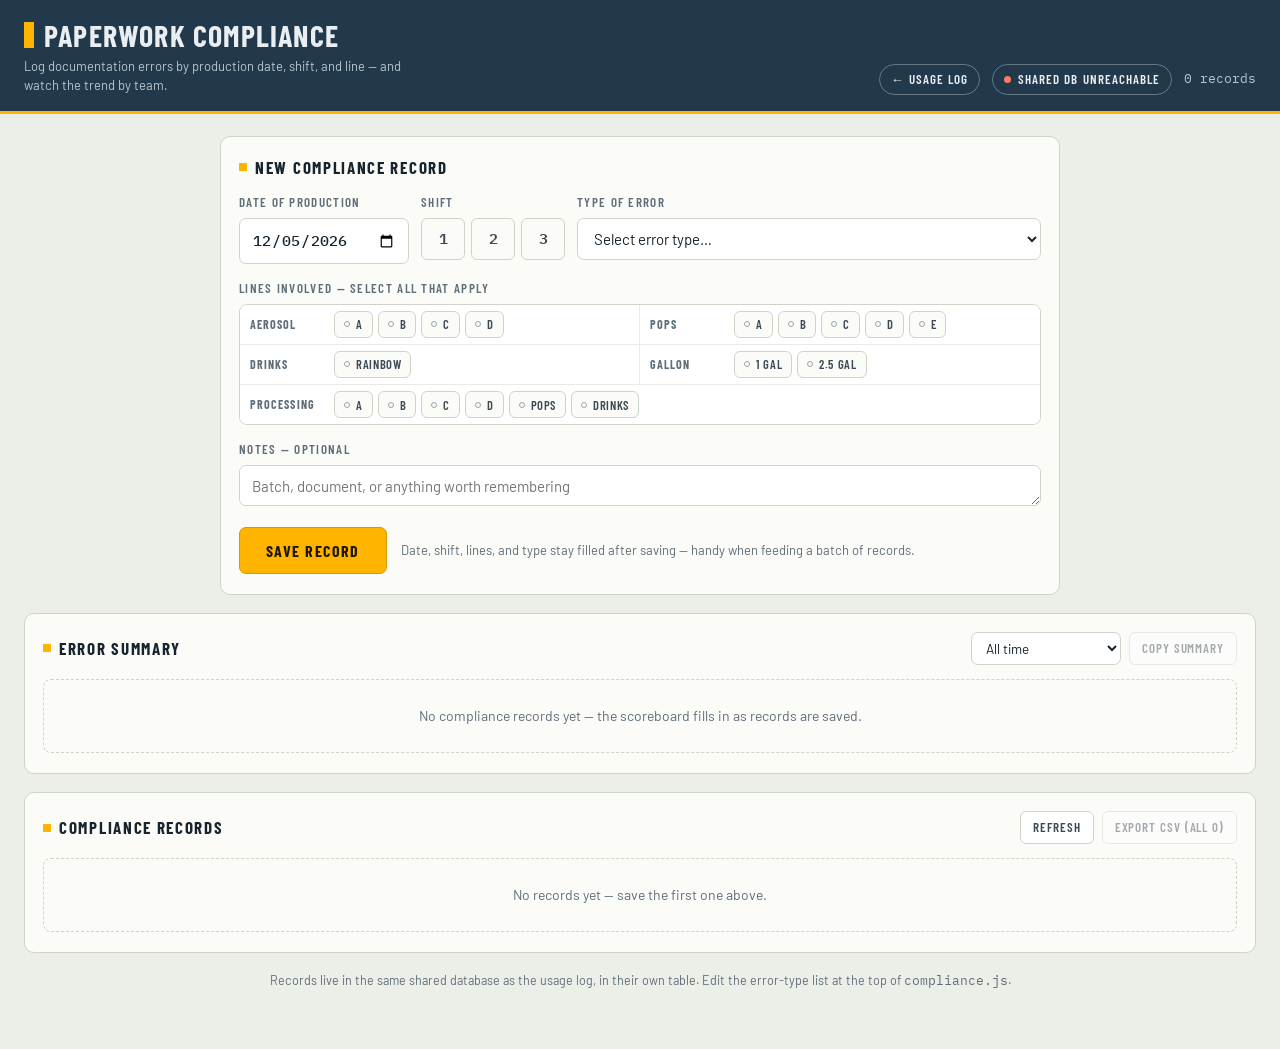
==== compliance.html @ 4ba1b0df "Add files via upload" ====
<!DOCTYPE html>
<html lang="en">
<head>
  <meta charset="UTF-8" />
  <meta name="viewport" content="width=device-width, initial-scale=1" />
  <title>Paperwork Compliance — Material Usage Log</title>
  <link rel="preconnect" href="https://fonts.googleapis.com" />
  <link rel="preconnect" href="https://fonts.gstatic.com" crossorigin />
  <link
    href="https://fonts.googleapis.com/css2?family=Barlow+Condensed:wght@600;700&family=Barlow:wght@400;500;600&family=IBM+Plex+Mono:wght@500;600&display=swap"
    rel="stylesheet"
  />
  <link rel="stylesheet" href="styles.css?v=20260801a" />
</head>
<body>
  <header class="head">
    <div class="head-inner">
      <div>
        <div class="brand">
          <span class="tick"></span>
          <h1>Paperwork Compliance</h1>
        </div>
        <p class="sub">Log documentation errors by production date, shift, and line — and watch the trend by team.</p>
      </div>
      <div class="head-right">
        <a class="pill pill-link" href="index.html">&larr; Usage log</a>
        <span class="pill pill-warn" id="statusPill"><span class="dot"></span><span id="statusText">Loading…</span></span>
        <span class="count" id="entryCount">0 records</span>
      </div>
    </div>
  </header>

  <main class="main">
    <!-- ================= new record ================= -->
    <section class="card">
      <div class="card-head">
        <h2 class="label"><span class="sq"></span>New compliance record</h2>
        <div class="card-head-actions">
          <button class="ghost hidden" id="clearBtn" type="button">Clear</button>
        </div>
      </div>

      <div class="quad quad-c">
        <div class="field">
          <label class="flabel" for="dateInput">Date of production</label>
          <input id="dateInput" class="input mono" type="date" />
        </div>
        <div class="field">
          <span class="flabel">Shift</span>
          <div class="shift-group" id="shiftGroup">
            <button type="button" class="chip shift" data-shift="1" aria-pressed="false">1</button>
            <button type="button" class="chip shift" data-shift="2" aria-pressed="false">2</button>
            <button type="button" class="chip shift" data-shift="3" aria-pressed="false">3</button>
          </div>
        </div>
        <div class="field f-grow2">
          <label class="flabel" for="typeSel">Type of error</label>
          <select id="typeSel" class="input"></select>
          <input id="typeOther" class="input hidden" placeholder="Describe the error type" autocomplete="off" />
        </div>
      </div>

      <div class="field">
        <span class="flabel">Lines involved — select all that apply</span>
        <div class="board" id="board"></div>
      </div>

      <div class="field">
        <label class="flabel" for="noteInput">Notes — optional</label>
        <textarea id="noteInput" class="input" rows="1" placeholder="Batch, document, or anything worth remembering"></textarea>
      </div>

      <div class="err hidden" id="errBox"></div>

      <div class="actions">
        <button class="save" id="saveBtn" type="button">Save record</button>
        <span class="sel-summary">Date, shift, lines, and type stay filled after saving — handy when feeding a batch of records.</span>
      </div>
    </section>
  </main>

  <div class="main wide">
    <!-- ================= scoreboard ================= -->
    <section class="card">
      <div class="card-head">
        <h2 class="label"><span class="sq"></span>Error summary</h2>
        <div class="card-head-actions">
          <select id="periodSel" class="input input-slim">
            <option value="all">All time</option>
            <option value="90">Last 90 days</option>
            <option value="30">Last 30 days</option>
          </select>
          <button class="ghost accent" id="copySummaryBtn" type="button" disabled>Copy summary</button>
        </div>
      </div>
      <div id="statsArea"></div>
    </section>

    <!-- ================= records ================= -->
    <section class="card">
      <div class="card-head">
        <h2 class="label"><span class="sq"></span>Compliance records</h2>
        <div class="card-head-actions">
          <button class="ghost hidden" id="refreshBtn" type="button">Refresh</button>
          <button class="ghost" id="exportBtn" type="button" disabled>Export CSV (all 0)</button>
        </div>
      </div>
      <div id="logArea"></div>
    </section>

    <p class="foot">
      Records live in the same shared database as the usage log, in their own table. Edit the error-type
      list at the top of <span class="mono">compliance.js</span>.
    </p>
  </div>

  <div class="modal-bg hidden" id="pwModal">
    <div class="modal">
      <h3 class="label"><span class="sq"></span>Export protected</h3>
      <p class="pw-note">Enter the export password to download the CSV.</p>
      <input type="password" id="pwInput" class="input" placeholder="Password" autocomplete="off" />
      <div class="pw-err hidden" id="pwErr">Wrong password — try again.</div>
      <div class="modal-actions">
        <button class="ghost" id="pwCancel" type="button">Cancel</button>
        <button class="save save-sm" id="pwOk" type="button">Export</button>
      </div>
    </div>
  </div>

  <div class="toast hidden" id="toast"></div>

  <script src="config.js?v=20260801a"></script>
  <script src="compliance.js?v=20260801a"></script>
</body>
</html>
---- styles.css ----
:root {
  --bg: #eceee8;
  --card: #fbfbf8;
  --ink: #17242e;
  --steel: #22384b;
  --steel-deep: #1a2b3a;
  --head-text: #e9eef3;
  --amber: #ffb400;
  --amber-soft: #fff3d6;
  --line: #cfd4c9;
  --muted: #5f6e79;
  --ok: #1e7f63;
  --danger: #b3341f;
}
* { box-sizing: border-box; margin: 0; }
body {
  min-height: 100vh;
  background: var(--bg);
  color: var(--ink);
  font-family: "Barlow", system-ui, sans-serif;
  font-size: 15px;
  line-height: 1.45;
}
.mono { font-family: "IBM Plex Mono", ui-monospace, monospace; }
button { font: inherit; cursor: pointer; background: none; border: none; color: inherit; }
:focus-visible { outline: 2px solid var(--amber); outline-offset: 2px; border-radius: 3px; }
.hidden { display: none !important; }

/* header */
.head { background: var(--steel); color: var(--head-text); border-bottom: 3px solid var(--amber); }
.head-inner {
  max-width: none; margin: 0 auto; padding: 20px 24px 16px;
  display: flex; justify-content: space-between; align-items: flex-end; gap: 16px; flex-wrap: wrap;
}
.brand { display: flex; align-items: center; gap: 10px; }
.tick { width: 10px; height: 26px; background: var(--amber); flex: none; }
h1 {
  font-family: "Barlow Condensed"; font-weight: 700; font-size: 30px;
  letter-spacing: 0.04em; text-transform: uppercase; line-height: 1;
}
.sub { margin-top: 7px; font-size: 13px; color: #b9c6d0; max-width: 56ch; }
.head-right { display: flex; align-items: center; gap: 12px; flex-wrap: wrap; }
.pill {
  display: inline-flex; align-items: center; gap: 7px;
  font-family: "Barlow Condensed"; font-weight: 600; font-size: 13px;
  letter-spacing: 0.08em; text-transform: uppercase;
  padding: 5px 11px; border: 1px solid rgba(233, 238, 243, 0.35); border-radius: 999px;
}
.pill .dot { width: 7px; height: 7px; border-radius: 50%; }
a.pill-link { text-decoration: none; color: var(--head-text); }
a.pill-link:hover { border-color: var(--amber); color: #fff; }
.pill-ok .dot { background: #4fd1a5; }
.pill-warn .dot { background: var(--amber); }
.pill-err .dot { background: #ff7a63; }
.count { font-family: "IBM Plex Mono"; font-size: 13px; color: #b9c6d0; }

/* layout */
.main {
  max-width: 880px; margin: 0 auto; padding: 22px 20px 0;
  display: flex; flex-direction: column; gap: 18px;
}
.main.wide { max-width: none; padding: 18px 24px 60px; }
.card { background: var(--card); border: 1px solid var(--line); border-radius: 10px; padding: 18px 18px 20px; }
.card-head {
  display: flex; justify-content: space-between; align-items: center;
  gap: 10px; flex-wrap: wrap; margin-bottom: 14px;
}
.card-head-actions { display: flex; gap: 8px; flex-wrap: wrap; }
.label {
  font-family: "Barlow Condensed"; font-weight: 700; font-size: 17px;
  letter-spacing: 0.1em; text-transform: uppercase;
  display: flex; align-items: center; gap: 8px;
}
.sq { width: 8px; height: 8px; background: var(--amber); flex: none; }

/* form */
.field { margin-bottom: 15px; }
.flabel {
  display: block; font-family: "Barlow Condensed"; font-weight: 600; font-size: 13px;
  letter-spacing: 0.1em; text-transform: uppercase; color: var(--muted); margin-bottom: 6px;
}
.input {
  width: 100%; padding: 10px 12px; border: 1.5px solid var(--line); border-radius: 7px;
  background: #fff; font: inherit; color: var(--ink); transition: border-color 0.12s;
}
.input:focus { border-color: var(--steel); outline: none; }
.input.mono { font-family: "IBM Plex Mono"; font-weight: 500; }
.quad { display: grid; grid-template-columns: 1fr 1fr 0.8fr 1.1fr auto; gap: 12px; }
.noterow { display: grid; grid-template-columns: 170px 1fr; gap: 12px; }
@media (max-width: 760px) { .noterow { grid-template-columns: 1fr; } }
.noterow .field { margin-bottom: 12px; }
textarea.input { resize: vertical; min-height: 41px; height: 41px; line-height: 1.35; }
@media (max-width: 760px) { .quad { grid-template-columns: 1fr 1fr; } }
.shift-group { display: flex; gap: 6px; }
#nameOther { margin-top: 6px; }
.chip.shift {
  justify-content: center; min-width: 44px; padding: 9px 0;
  font-family: "IBM Plex Mono"; font-size: 15px; letter-spacing: 0;
}

/* combobox */
.combo { position: relative; }
.drop {
  position: absolute; z-index: 30; top: calc(100% + 4px); left: 0; right: 0;
  background: #fff; border: 1.5px solid var(--steel); border-radius: 8px;
  max-height: 280px; overflow-y: auto; box-shadow: 0 10px 28px rgba(23, 36, 46, 0.18);
}
.opt {
  display: flex; gap: 12px; width: 100%; text-align: left; padding: 9px 12px;
  font-size: 14px; border-bottom: 1px solid #eef0ea; align-items: baseline;
}
.opt:last-child { border-bottom: none; }
.opt.hi, .opt:hover { background: var(--amber-soft); }
.opt-code { font-weight: 600; flex: none; min-width: 72px; }
.opt-desc { color: #33424d; }
.more { padding: 8px 12px; font-size: 12.5px; color: var(--muted); background: #f4f5f0; }
.picked {
  display: flex; gap: 12px; align-items: baseline; margin-top: 8px; padding: 9px 12px;
  background: var(--amber-soft); border: 1px solid #efd79a; border-radius: 7px;
}
.picked-code { font-weight: 600; font-size: 15px; }
.picked-desc { font-size: 14px; }

/* line board — compact */
.board { border: 1.5px solid var(--line); border-radius: 8px; overflow: hidden; }
.board-row { display: flex; align-items: center; gap: 10px; padding: 6px 10px; background: #fff; }
.board-row + .board-row { border-top: 1px solid #e9ebe4; }
.gname {
  font-family: "Barlow Condensed"; font-weight: 700; font-size: 12px;
  letter-spacing: 0.09em; text-transform: uppercase; color: var(--muted); flex: none; width: 74px;
}
.chips { display: flex; gap: 5px; flex-wrap: wrap; }
.chip {
  display: inline-flex; align-items: center; gap: 6px; padding: 3.5px 9px;
  border: 1.5px solid var(--line); border-radius: 6px; background: #fbfbf8;
  font-family: "Barlow Condensed"; font-weight: 600; font-size: 12.5px;
  letter-spacing: 0.05em; text-transform: uppercase; color: #3b4a55; transition: all 0.12s;
}
.chip .lamp { width: 6px; height: 6px; border-radius: 50%; border: 1.5px solid #9aa6ae; background: transparent; }
.chip:hover { border-color: var(--steel); }
.chip.on { background: var(--amber); border-color: #d89a00; color: #201600; }
.chip.on .lamp { background: #201600; border-color: #201600; }
@media (min-width: 700px) {
  .board { display: grid; grid-template-columns: 1fr 1fr; }
  .board-row + .board-row { border-top: 0; }
  .board-row:nth-child(n + 3) { border-top: 1px solid #e9ebe4; }
  .board-row:nth-child(odd):not(.full) { border-right: 1px solid #e9ebe4; }
  .board-row.full { grid-column: 1 / -1; }
}
@media (max-width: 560px) {
  .board-row { flex-direction: column; align-items: flex-start; gap: 5px; }
  .gname { width: auto; }
}

/* actions */
.actions { display: flex; align-items: center; gap: 14px; flex-wrap: wrap; }
.save {
  background: var(--amber); color: #201600; border: 1.5px solid #d89a00; border-radius: 7px;
  padding: 11px 26px; font-family: "Barlow Condensed"; font-weight: 700; font-size: 16px;
  letter-spacing: 0.09em; text-transform: uppercase; transition: transform 0.12s, box-shadow 0.12s;
}
.save:hover:not(:disabled) { box-shadow: 0 3px 10px rgba(216, 154, 0, 0.4); }
.save:disabled { opacity: 0.6; cursor: default; }
.sel-summary { font-size: 13px; color: var(--muted); }
.ghost {
  border: 1.5px solid var(--line); border-radius: 6px; padding: 6px 12px; background: #fff;
  font-family: "Barlow Condensed"; font-weight: 600; font-size: 13px;
  letter-spacing: 0.07em; text-transform: uppercase; color: #3b4a55; transition: border-color 0.12s;
}
.ghost:hover:not(:disabled) { border-color: var(--steel); }
.ghost:disabled { opacity: 0.45; cursor: default; }
.ghost.sm { padding: 4px 9px; font-size: 12px; }
.ghost.danger { border-color: var(--danger); color: var(--danger); background: #fbefec; }
.err {
  background: #fbefec; border: 1px solid #e3b7ac; color: var(--danger);
  border-radius: 7px; padding: 9px 12px; font-size: 14px; margin-bottom: 13px;
}
.example-note {
  background: var(--amber-soft); border: 1px dashed #d89a00; border-radius: 7px;
  padding: 10px 13px; font-size: 14px; margin-bottom: 15px;
}

/* log */
.filters { display: grid; grid-template-columns: 1fr 150px 165px 150px 200px; gap: 10px; margin-bottom: 14px; }
@media (max-width: 980px) {
  .filters { grid-template-columns: 1fr 1fr; }
  .filters #searchInput { grid-column: 1 / -1; }
}
@media (max-width: 560px) { .filters { grid-template-columns: 1fr; } }
/* usage log table */
.tbl-wrap { overflow-x: auto; border: 1px solid var(--line); border-radius: 8px; background: #fff; }
.tbl { width: 100%; border-collapse: collapse; font-size: 13px; min-width: 900px; }
.tbl th {
  font-family: "Barlow Condensed"; font-weight: 700; font-size: 12px;
  letter-spacing: 0.07em; text-transform: uppercase; color: var(--muted);
  text-align: left; padding: 8px 10px; background: #f4f5f0;
  border-bottom: 1.5px solid var(--line); white-space: nowrap;
}
.tbl th.c-qty { text-align: right; }
.tbl td { padding: 7px 10px; border-bottom: 1px solid #eceee7; vertical-align: top; }
.tbl tr:last-child td { border-bottom: none; }
.tbl tr.is-done > td { background: #f1f7f3; text-decoration: line-through; color: #7d8a93; }
.tbl tr.is-done > td.c-sel, .tbl tr.is-done > td.c-r, .tbl tr.is-done > td.c-act { text-decoration: none; }
.tbl tr.grp > td {
  background: #e9ece3; border-top: 2px solid var(--line);
  font-family: "Barlow Condensed"; font-weight: 700; font-size: 13px;
  letter-spacing: 0.08em; text-transform: uppercase; color: #3b4a55; cursor: pointer;
}
.tbl tbody tr { display: table-row; cursor: pointer; }
.tbl tr.is-sel > td { background: var(--amber-soft); }
.c-sel { width: 30px; }
.c-sel input { width: 15px; height: 15px; accent-color: var(--steel); cursor: pointer; vertical-align: middle; }
.c-r { width: 34px; }
.c-date { white-space: nowrap; }
.c-code, .c-lot { font-family: "IBM Plex Mono"; font-weight: 500; white-space: nowrap; }
.c-qty { font-family: "IBM Plex Mono"; font-weight: 600; text-align: right; white-space: nowrap; }
.c-desc { min-width: 170px; }
.c-line { min-width: 130px; }
.c-note { min-width: 150px; font-size: 12.5px; color: #4a5a65; }
.note-ta {
  width: 100%; min-height: 46px; padding: 5px 7px; font: inherit; font-size: 12.5px;
  border: 1.5px solid var(--steel); border-radius: 6px; resize: vertical; background: #fff;
}
.note-edit-actions { display: flex; gap: 5px; margin-top: 4px; }
.c-act { white-space: nowrap; text-align: right; }
.c-act .ghost.sm { margin-left: 5px; }
.rect {
  width: 20px; height: 20px; flex: none; padding: 0;
  border: 1.5px solid var(--line); border-radius: 50%; background: #fff;
  display: inline-flex; align-items: center; justify-content: center;
  font-size: 13px; line-height: 1; color: transparent; transition: all 0.12s;
}
.rect:hover { border-color: var(--ok); }
.rect.on { background: var(--ok); border-color: var(--ok); color: #fff; }
.row-actions { display: flex; gap: 6px; }
.empty {
  border: 1.5px dashed var(--line); border-radius: 8px; padding: 26px 18px;
  text-align: center; color: var(--muted); font-size: 14px;
}
.foot { font-size: 12.5px; color: var(--muted); text-align: center; }

/* compliance scoreboard */
.quad-c { grid-template-columns: 170px auto 1fr; }
@media (max-width: 760px) { .quad-c { grid-template-columns: 1fr 1fr; } }
.f-grow2 select + input { margin-top: 6px; }
.input-slim { width: 150px; padding: 6px 10px; font-size: 13.5px; }
.stat-block { margin-bottom: 16px; }
.stat-h {
  font-family: "Barlow Condensed"; font-weight: 700; font-size: 13px;
  letter-spacing: 0.09em; text-transform: uppercase; color: var(--muted); margin-bottom: 7px;
}
.stat-row { display: flex; flex-wrap: wrap; gap: 8px; }
.stat {
  display: flex; align-items: baseline; gap: 10px;
  border: 1px solid var(--line); background: #fff; border-radius: 8px; padding: 7px 12px;
}
.stat-k { font-size: 13px; color: #3b4a55; }
.stat b { font-family: "IBM Plex Mono"; font-size: 16px; }
.stat-total { background: var(--amber-soft); border-color: #efd79a; }
.tbl.mx { min-width: 560px; }
.mx-n { text-align: right; font-family: "IBM Plex Mono"; white-space: nowrap; }
th.mx-n { text-align: right; }
.mx-t { font-weight: 600; }
.mx-bar { width: 34%; }
.mx-bar span { display: block; height: 10px; background: var(--amber); border-radius: 3px; min-width: 2px; }

/* export password modal */
.modal-bg {
  position: fixed; inset: 0; background: rgba(23, 36, 46, 0.45);
  display: flex; align-items: center; justify-content: center; z-index: 60; padding: 20px;
}
.modal {
  background: var(--card); border: 1px solid var(--line); border-radius: 10px;
  padding: 18px; width: 100%; max-width: 380px;
}
.pw-note { font-size: 13.5px; color: var(--muted); margin: 8px 0 10px; }
.pw-err { margin-top: 8px; font-size: 13px; color: var(--danger); }
.modal-actions { display: flex; gap: 8px; justify-content: flex-end; margin-top: 12px; }
.save-sm { padding: 8px 18px; font-size: 14px; }

/* toast */
.toast {
  position: fixed; bottom: 22px; left: 50%; transform: translateX(-50%);
  background: var(--steel-deep); color: var(--head-text); padding: 10px 20px;
  border-radius: 8px; font-size: 14px; box-shadow: 0 8px 24px rgba(23, 36, 46, 0.35); z-index: 50;
}

@media (prefers-reduced-motion: reduce) { * { transition: none !important; } }
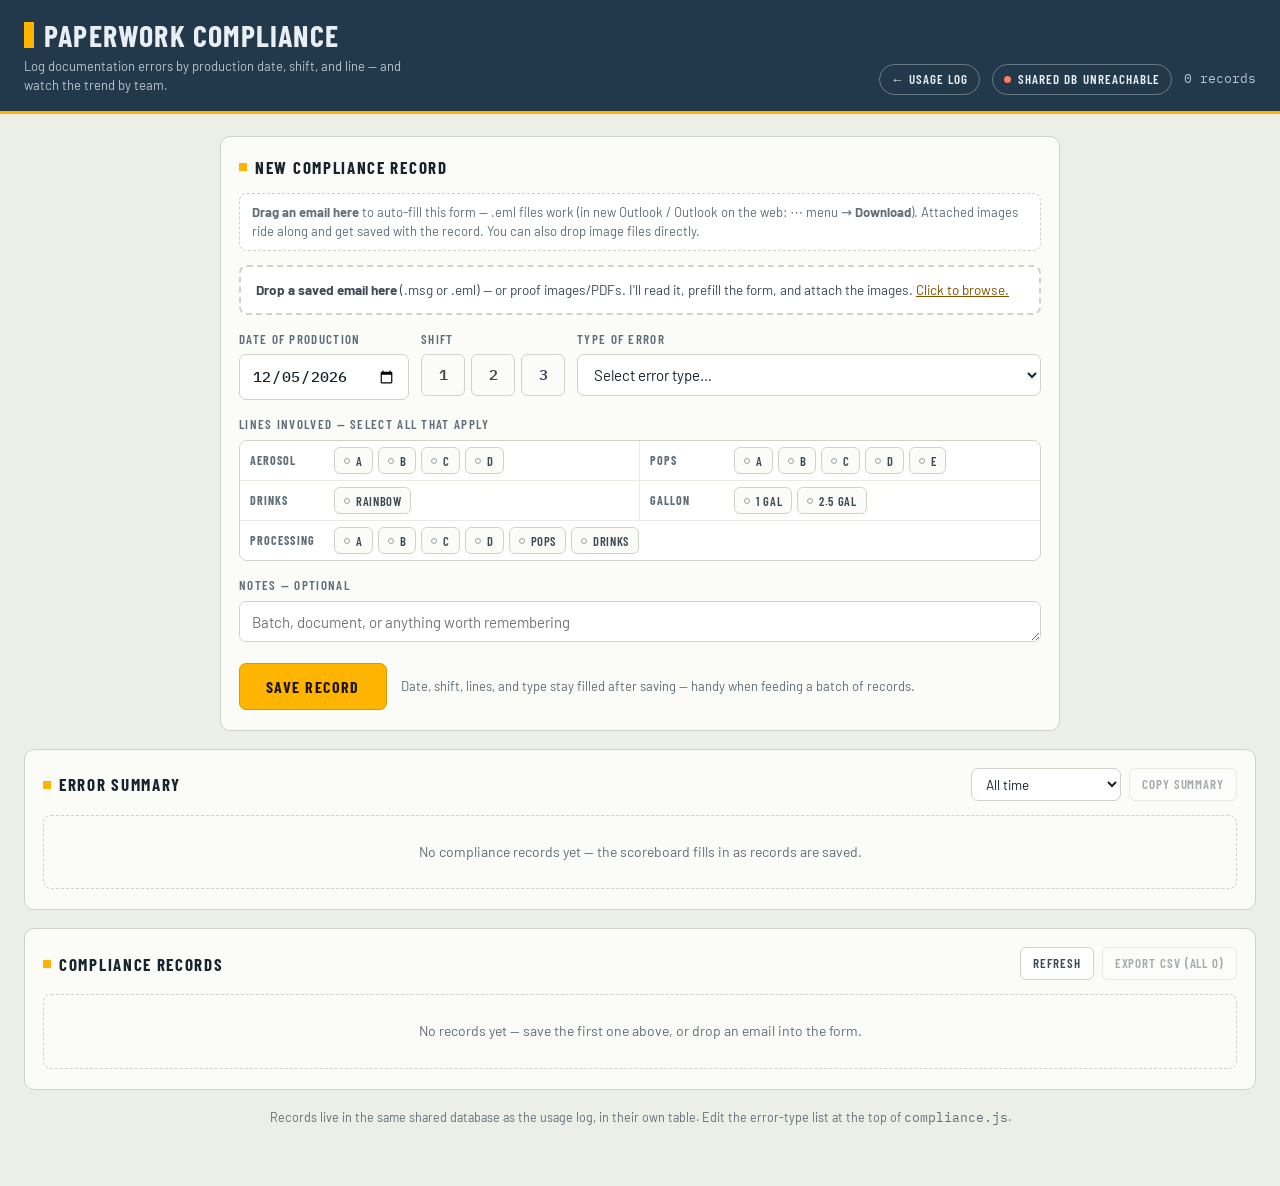
==== commit 22f4c9a7: "Add files via upload" ====
--- a/compliance.html
+++ b/compliance.html
@@ -10,7 +10,7 @@
     href="https://fonts.googleapis.com/css2?family=Barlow+Condensed:wght@600;700&family=Barlow:wght@400;500;600&family=IBM+Plex+Mono:wght@500;600&display=swap"
     rel="stylesheet"
   />
-  <link rel="stylesheet" href="styles.css?v=20260801a" />
+  <link rel="stylesheet" href="styles.css?v=20260815a" />
 </head>
 <body>
   <header class="head">
@@ -32,13 +32,32 @@
 
   <main class="main">
     <!-- ================= new record ================= -->
-    <section class="card">
+    <section class="card" id="dropCard">
       <div class="card-head">
         <h2 class="label"><span class="sq"></span>New compliance record</h2>
         <div class="card-head-actions">
           <button class="ghost hidden" id="clearBtn" type="button">Clear</button>
         </div>
       </div>
+
+      <div class="drop-hint" id="dropHint">
+        <b>Drag an email here</b> to auto-fill this form &mdash; .eml files work (in new Outlook / Outlook on the web:
+        &#8943; menu &rarr; <b>Download</b>). Attached images ride along and get saved with the record.
+        You can also drop image files directly.
+      </div>
+
+      <div class="staged hidden" id="stagedBox">
+        <span id="stagedText"></span>
+        <button class="ghost sm" id="stagedClear" type="button">Remove</button>
+      </div>
+
+      <div class="dropzone" id="dropZone" tabindex="0">
+        <strong>Drop a saved email here</strong> (.msg or .eml) — or proof images/PDFs.
+        I'll read it, prefill the form, and attach the images. <span class="dz-browse">Click to browse.</span>
+        <input type="file" id="fileInput" class="hidden" multiple
+          accept=".msg,.eml,image/*,application/pdf" />
+      </div>
+      <div class="staged hidden" id="stagedArea"></div>
 
       <div class="quad quad-c">
         <div class="field">
@@ -114,6 +133,18 @@
     </p>
   </div>
 
+  
+
+  <div class="modal-bg hidden" id="detailModal">
+    <div class="modal modal-wide">
+      <div class="card-head">
+        <h3 class="label"><span class="sq"></span>Record details</h3>
+        <button class="ghost sm" id="detailClose" type="button">Close</button>
+      </div>
+      <div id="detailBody"></div>
+    </div>
+  </div>
+
   <div class="modal-bg hidden" id="pwModal">
     <div class="modal">
       <h3 class="label"><span class="sq"></span>Export protected</h3>
@@ -129,7 +160,8 @@
 
   <div class="toast hidden" id="toast"></div>
 
-  <script src="config.js?v=20260801a"></script>
-  <script src="compliance.js?v=20260801a"></script>
+  <script src="config.js?v=20260815a"></script>
+  <script src="msgcfb.js?v=20260815a"></script>
+  <script src="compliance.js?v=20260815a"></script>
 </body>
 </html>
--- a/styles.css
+++ b/styles.css
@@ -264,6 +264,42 @@
 .mx-bar { width: 34%; }
 .mx-bar span { display: block; height: 10px; background: var(--amber); border-radius: 3px; min-width: 2px; }
 
+/* email drop + record details */
+.drop-hint {
+  border: 1.5px dashed var(--line); border-radius: 8px; background: #fff;
+  padding: 9px 12px; font-size: 13px; color: var(--muted); margin-bottom: 14px;
+}
+#dropCard.dragging { outline: 2px dashed var(--amber); outline-offset: 4px; }
+#dropCard.dragging .drop-hint { border-color: var(--amber); background: var(--amber-soft); color: #5a4300; }
+.staged {
+  display: flex; align-items: center; gap: 10px; margin-bottom: 14px;
+  background: var(--amber-soft); border: 1px solid #efd79a; border-radius: 7px;
+  padding: 8px 12px; font-size: 13px;
+}
+.staged span { flex: 1; }
+.modal-lg { max-width: 720px; max-height: 84vh; overflow-y: auto; }
+.d-grid { display: flex; flex-wrap: wrap; gap: 8px 22px; margin: 10px 0 4px; font-size: 14px; }
+.d-k {
+  display: block; color: var(--muted); font-family: "Barlow Condensed";
+  font-weight: 600; font-size: 11px; letter-spacing: 0.09em; text-transform: uppercase;
+}
+.d-grid b { font-family: "IBM Plex Mono"; font-weight: 600; }
+.detail-pre {
+  white-space: pre-wrap; background: #f7f8f4; border: 1px solid var(--line);
+  border-radius: 7px; padding: 10px 12px; font: 13px/1.5 "Barlow", sans-serif;
+  max-height: 260px; overflow: auto; margin: 10px 0;
+}
+.thumbs { display: flex; flex-wrap: wrap; gap: 8px; margin-top: 8px; }
+.thumbs img {
+  width: 120px; height: 120px; object-fit: cover; background: #fff;
+  border: 1px solid var(--line); border-radius: 7px;
+}
+.att-file {
+  display: inline-block; border: 1px solid var(--line); border-radius: 6px;
+  padding: 5px 10px; font-size: 13px; text-decoration: none; color: #22384b; background: #fff;
+}
+.c-att { white-space: nowrap; }
+
 /* export password modal */
 .modal-bg {
   position: fixed; inset: 0; background: rgba(23, 36, 46, 0.45);
@@ -286,3 +322,37 @@
 }
 
 @media (prefers-reduced-motion: reduce) { * { transition: none !important; } }
+
+/* email intake + record details */
+.dropzone {
+  border: 2px dashed var(--line); border-radius: 8px; background: #fff;
+  padding: 13px 15px; font-size: 13.5px; color: #3b4a55; cursor: pointer;
+  margin-bottom: 15px; transition: border-color 0.12s, background 0.12s;
+}
+.dropzone.drag { border-color: var(--amber); background: var(--amber-soft); }
+.dz-browse { color: #7a5400; text-decoration: underline; }
+.staged { display: flex; flex-wrap: wrap; gap: 7px; margin: -6px 0 15px; }
+.sfile {
+  display: inline-flex; align-items: center; gap: 7px; max-width: 260px;
+  border: 1px solid var(--line); background: #fbfbf8; border-radius: 6px;
+  padding: 4px 8px; font-size: 12.5px;
+}
+.sfile img { width: 26px; height: 26px; object-fit: cover; border-radius: 4px; }
+.sfile .sname { overflow: hidden; text-overflow: ellipsis; white-space: nowrap; }
+.sfile .sx { border: none; background: none; cursor: pointer; color: var(--danger); font-size: 14px; padding: 0 2px; }
+.badge-clip {
+  font-family: "IBM Plex Mono"; font-size: 11px; color: #7a5400;
+  background: var(--amber-soft); border: 1px solid #efd79a; border-radius: 4px;
+  padding: 1px 5px; margin-left: 6px; white-space: nowrap;
+}
+.modal-wide { max-width: 680px; }
+.dm-grid { display: grid; grid-template-columns: 130px 1fr; gap: 5px 12px; font-size: 14px; margin-bottom: 12px; }
+.dm-k { color: var(--muted); font-family: "Barlow Condensed"; font-weight: 600; font-size: 12px; letter-spacing: 0.08em; text-transform: uppercase; }
+.dm-body {
+  white-space: pre-wrap; background: #f7f8f4; border: 1px solid var(--line); border-radius: 7px;
+  padding: 10px 12px; font-size: 13px; max-height: 220px; overflow-y: auto; margin-bottom: 12px;
+}
+.dm-imgs { display: flex; flex-wrap: wrap; gap: 8px; margin-bottom: 8px; }
+.dm-imgs a { display: block; }
+.dm-imgs img { width: 110px; height: 110px; object-fit: cover; border-radius: 7px; border: 1px solid var(--line); }
+.dm-files { display: flex; flex-direction: column; gap: 4px; font-size: 13.5px; }
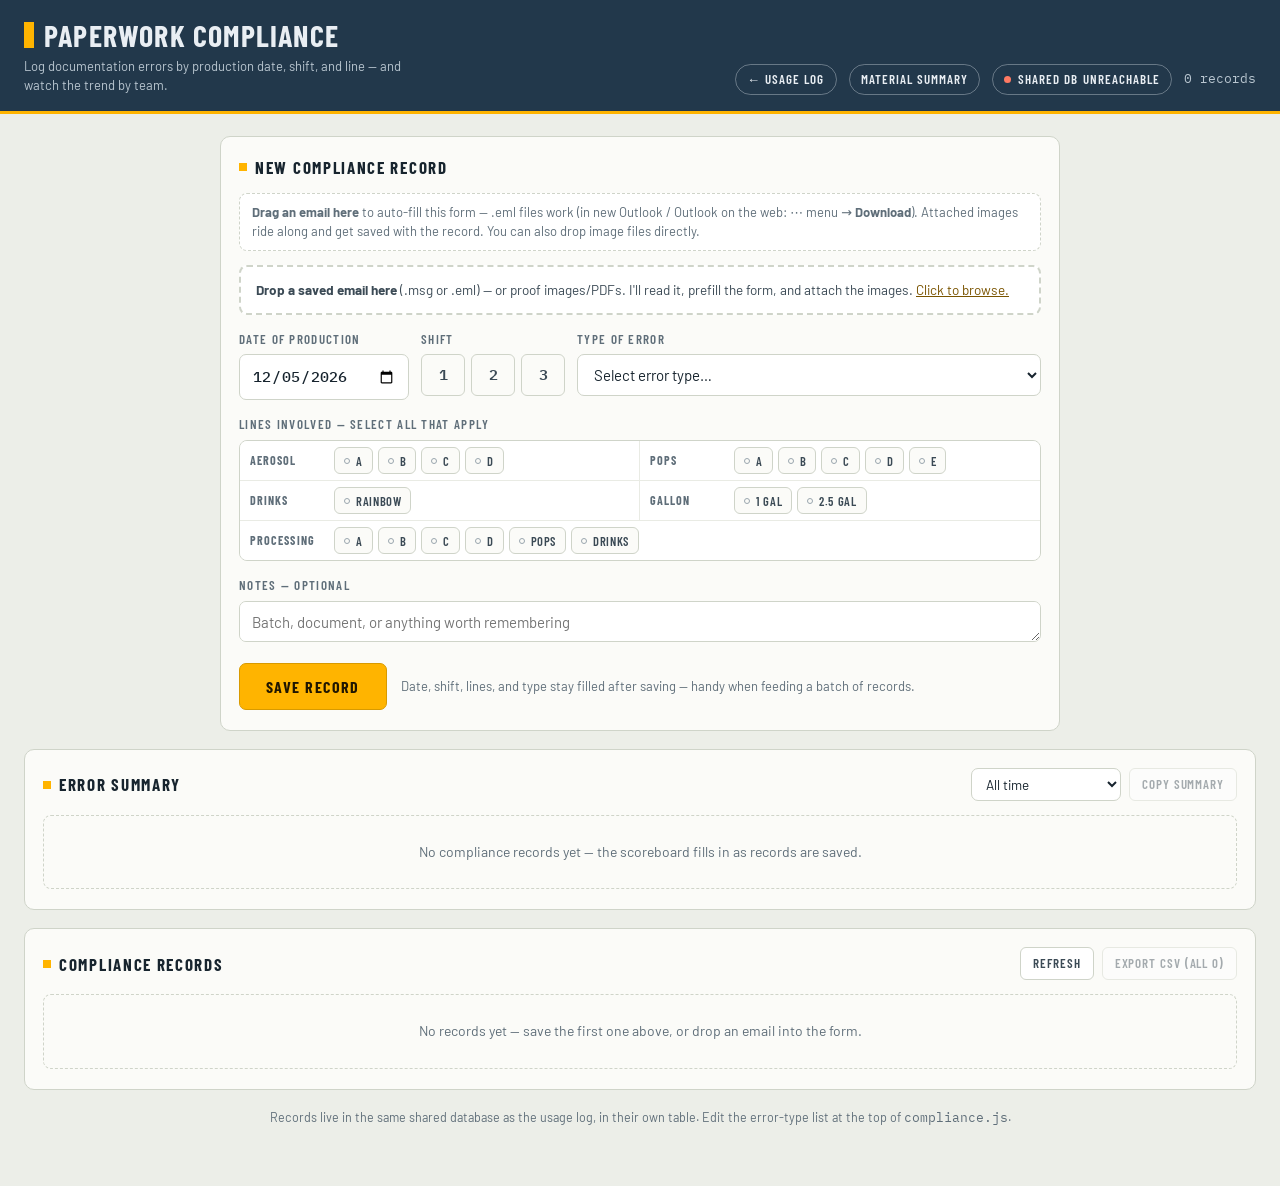
==== commit 99005915: "Add files via upload" ====
--- a/compliance.html
+++ b/compliance.html
@@ -10,7 +10,7 @@
     href="https://fonts.googleapis.com/css2?family=Barlow+Condensed:wght@600;700&family=Barlow:wght@400;500;600&family=IBM+Plex+Mono:wght@500;600&display=swap"
     rel="stylesheet"
   />
-  <link rel="stylesheet" href="styles.css?v=20260815a" />
+  <link rel="stylesheet" href="styles.css?v=20260817a" />
 </head>
 <body>
   <header class="head">
@@ -24,6 +24,7 @@
       </div>
       <div class="head-right">
         <a class="pill pill-link" href="index.html">&larr; Usage log</a>
+        <a class="pill pill-link" href="summary.html">Material summary</a>
         <span class="pill pill-warn" id="statusPill"><span class="dot"></span><span id="statusText">Loading…</span></span>
         <span class="count" id="entryCount">0 records</span>
       </div>
@@ -160,8 +161,8 @@
 
   <div class="toast hidden" id="toast"></div>
 
-  <script src="config.js?v=20260815a"></script>
-  <script src="msgcfb.js?v=20260815a"></script>
-  <script src="compliance.js?v=20260815a"></script>
+  <script src="config.js?v=20260817a"></script>
+  <script src="msgcfb.js?v=20260817a"></script>
+  <script src="compliance.js?v=20260817a"></script>
 </body>
 </html>
--- a/styles.css
+++ b/styles.css
@@ -239,6 +239,11 @@
 }
 .foot { font-size: 12.5px; color: var(--muted); text-align: center; }
 
+/* summary page */
+.gate-row { display: flex; gap: 8px; align-items: center; margin-top: 10px; max-width: 420px; }
+.gate-row .input { flex: 1; }
+.stat-pct { font-family: "IBM Plex Mono"; font-size: 11.5px; color: var(--muted); }
+
 /* compliance scoreboard */
 .quad-c { grid-template-columns: 170px auto 1fr; }
 @media (max-width: 760px) { .quad-c { grid-template-columns: 1fr 1fr; } }
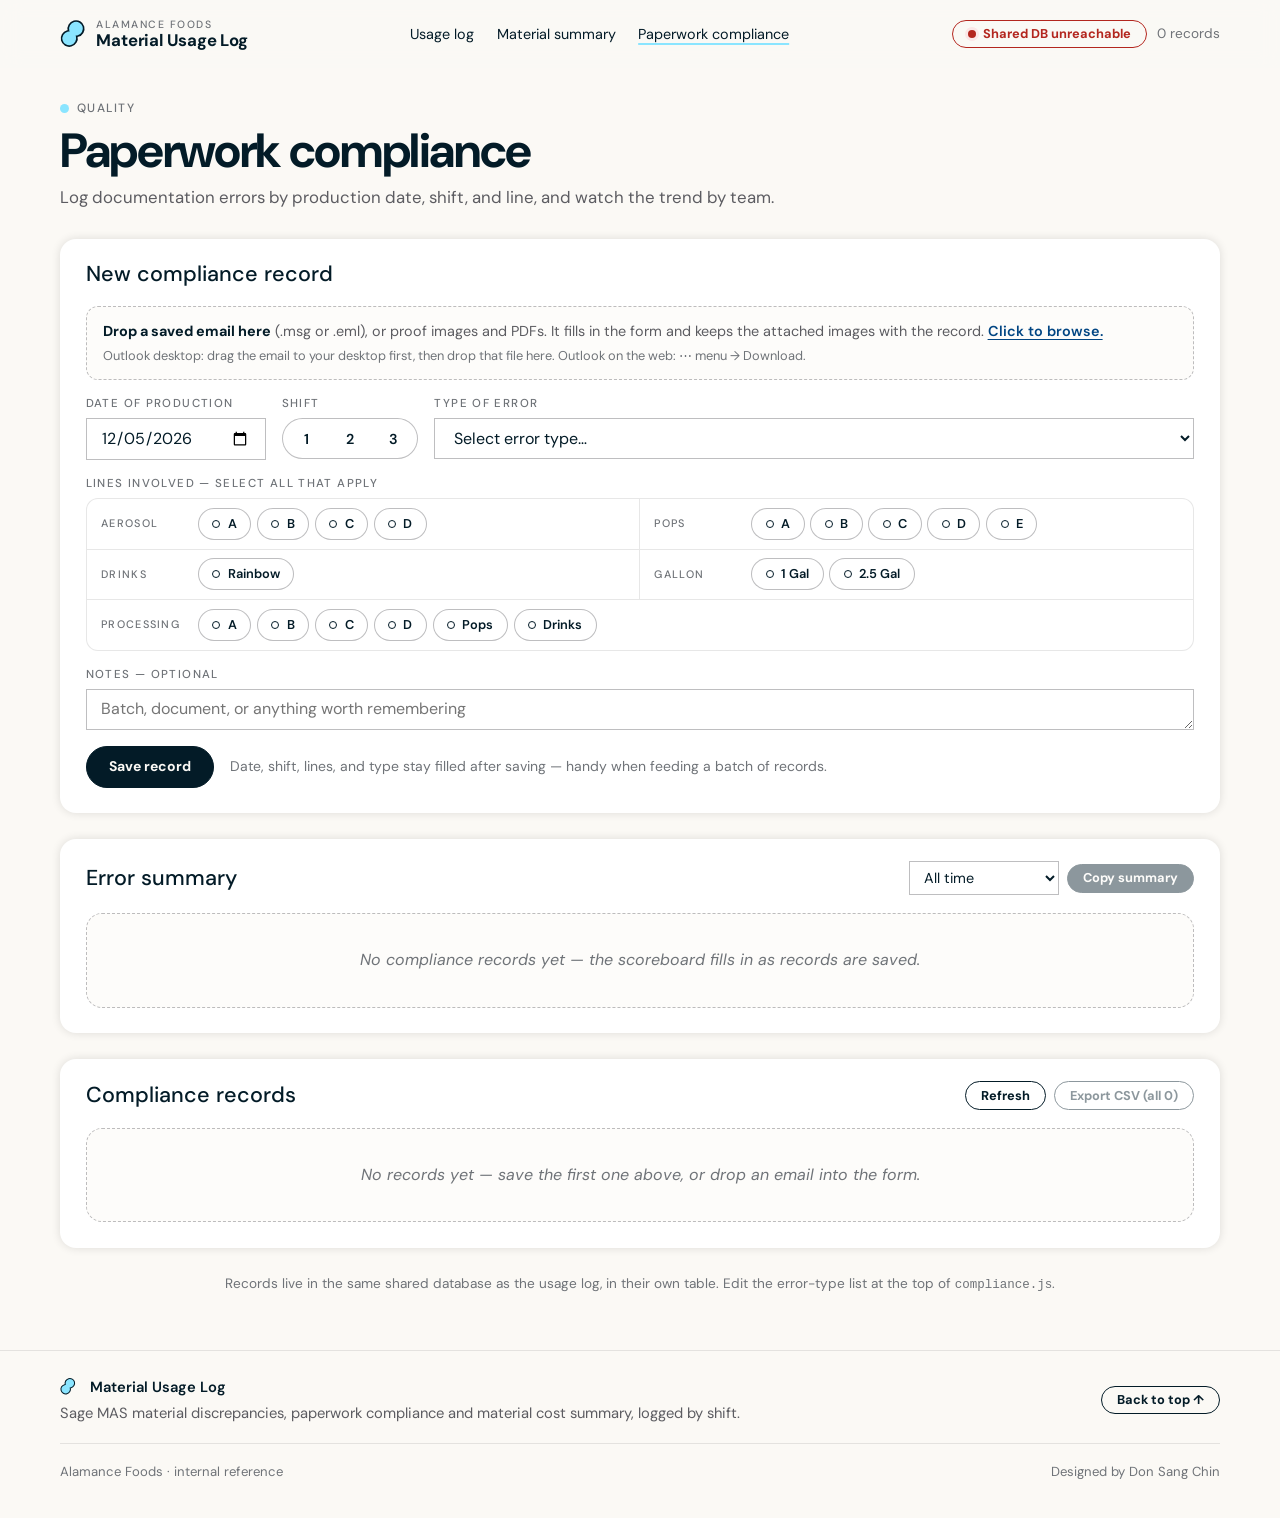
==== commit 3ed0ab6f: "Restyle all three pages to match the Gas Blend Scrap Factor Report Same design system as the gas rep" ====
--- a/compliance.html
+++ b/compliance.html
@@ -6,30 +6,38 @@
   <title>Paperwork Compliance — Material Usage Log</title>
   <link rel="preconnect" href="https://fonts.googleapis.com" />
   <link rel="preconnect" href="https://fonts.gstatic.com" crossorigin />
-  <link
-    href="https://fonts.googleapis.com/css2?family=Barlow+Condensed:wght@600;700&family=Barlow:wght@400;500;600&family=IBM+Plex+Mono:wght@500;600&display=swap"
-    rel="stylesheet"
-  />
-  <link rel="stylesheet" href="styles.css?v=20260817a" />
+  <link href="https://fonts.googleapis.com/css2?family=DM+Sans:ital,opsz,wght@0,9..40,400;0,9..40,500;0,9..40,700&display=swap" rel="stylesheet" />
+  <link rel="stylesheet" href="styles.css?v=20261029a" />
 </head>
-<body>
-  <header class="head">
-    <div class="head-inner">
-      <div>
-        <div class="brand">
-          <span class="tick"></span>
-          <h1>Paperwork Compliance</h1>
-        </div>
-        <p class="sub">Log documentation errors by production date, shift, and line — and watch the trend by team.</p>
-      </div>
-      <div class="head-right">
-        <a class="pill pill-link" href="index.html">&larr; Usage log</a>
-        <a class="pill pill-link" href="summary.html">Material summary</a>
+<body id="top">
+<svg class="defs-host" aria-hidden="true" focusable="false"><defs><symbol id="mark" viewBox="-1 -1 17 19"><path d="M14.33 3.697c.715 2.667-.89 5.415-3.586 6.137a5 5 0 0 1-.833.15l.019.068c.715 2.667-.89 5.415-3.586 6.137-2.695.723-5.46-.854-6.174-3.521C-.545 10 1.06 7.252 3.756 6.53q.418-.111.834-.15l-.02-.068C3.856 3.645 5.46.897 8.156.175s5.46.855 6.175 3.522"/></symbol></defs></svg>
+
+  <header class="site-header">
+    <div class="hcont">
+      <a class="brand" href="index.html" aria-label="Material Usage Log, home">
+        <svg class="brand-mark" aria-hidden="true"><use href="#mark"/></svg>
+        <span class="brand-text"><span class="brand-eyebrow">Alamance Foods</span><span class="brand-name">Material Usage Log</span></span>
+      </a>
+      <nav class="site-nav" id="siteNav" aria-label="Pages">
+        <a href="index.html">Usage log</a>
+        <a href="summary.html">Material summary</a>
+        <a href="compliance.html" class="active" aria-current="page">Paperwork compliance</a>
+      </nav>
+      <div class="hstat">
         <span class="pill pill-warn" id="statusPill"><span class="dot"></span><span id="statusText">Loading…</span></span>
         <span class="count" id="entryCount">0 records</span>
       </div>
+      <button class="menu-btn" id="menuBtn" type="button" aria-expanded="false" aria-controls="siteNav">Menu</button>
     </div>
   </header>
+
+  <div class="main">
+    <div class="page-head">
+      <span class="eyebrow"><i></i>Quality</span>
+      <h1>Paperwork compliance</h1>
+      <p class="lede">Log documentation errors by production date, shift, and line, and watch the trend by team.</p>
+    </div>
+  </div>
 
   <main class="main">
     <!-- ================= new record ================= -->
@@ -41,20 +49,11 @@
         </div>
       </div>
 
-      <div class="drop-hint" id="dropHint">
-        <b>Drag an email here</b> to auto-fill this form &mdash; .eml files work (in new Outlook / Outlook on the web:
-        &#8943; menu &rarr; <b>Download</b>). Attached images ride along and get saved with the record.
-        You can also drop image files directly.
-      </div>
-
-      <div class="staged hidden" id="stagedBox">
-        <span id="stagedText"></span>
-        <button class="ghost sm" id="stagedClear" type="button">Remove</button>
-      </div>
-
       <div class="dropzone" id="dropZone" tabindex="0">
-        <strong>Drop a saved email here</strong> (.msg or .eml) — or proof images/PDFs.
-        I'll read it, prefill the form, and attach the images. <span class="dz-browse">Click to browse.</span>
+        <strong>Drop a saved email here</strong> (.msg or .eml), or proof images and PDFs. It fills in the form
+        and keeps the attached images with the record. <span class="dz-browse">Click to browse.</span>
+        <span class="dz-tip">Outlook desktop: drag the email to your desktop first, then drop that file here.
+        Outlook on the web: &#8943; menu &rarr; Download.</span>
         <input type="file" id="fileInput" class="hidden" multiple
           accept=".msg,.eml,image/*,application/pdf" />
       </div>
@@ -159,10 +158,21 @@
     </div>
   </div>
 
+  <footer class="site-foot">
+    <div class="wrap">
+      <div class="foot-act">
+        <div class="fb"><svg class="foot-mark" aria-hidden="true"><use href="#mark"/></svg><b>Material Usage Log</b><span>Sage MAS material discrepancies, paperwork compliance and material cost summary, logged by shift.</span></div>
+        <a class="btn secondary small" href="#top">Back to top &uarr;</a>
+      </div>
+      <div class="foot-meta"><span>Alamance Foods &middot; internal reference</span><span>Designed by Don Sang Chin</span></div>
+    </div>
+  </footer>
+
   <div class="toast hidden" id="toast"></div>
 
-  <script src="config.js?v=20260817a"></script>
-  <script src="msgcfb.js?v=20260817a"></script>
-  <script src="compliance.js?v=20260817a"></script>
+  <script src="site.js?v=20261029a"></script>
+  <script src="config.js?v=20261029a"></script>
+  <script src="msgcfb.js?v=20261029a"></script>
+  <script src="compliance.js?v=20261029a"></script>
 </body>
 </html>
--- a/styles.css
+++ b/styles.css
@@ -1,363 +1,414 @@
+/* Material Usage Log — styled to match the Gas Blend Scrap Factor Report.
+   Tokens, type, header, buttons, inputs and tables follow that report's design system
+   (one 1240px column under a frosted sticky header, DM Sans, navy pill buttons).
+   Class names are the ones app.js / compliance.js / summary.js already use. Single light theme. */
 :root {
-  --bg: #eceee8;
-  --card: #fbfbf8;
-  --ink: #17242e;
-  --steel: #22384b;
-  --steel-deep: #1a2b3a;
-  --head-text: #e9eef3;
-  --amber: #ffb400;
-  --amber-soft: #fff3d6;
-  --line: #cfd4c9;
-  --muted: #5f6e79;
-  --ok: #1e7f63;
-  --danger: #b3341f;
-}
-* { box-sizing: border-box; margin: 0; }
-body {
-  min-height: 100vh;
-  background: var(--bg);
-  color: var(--ink);
-  font-family: "Barlow", system-ui, sans-serif;
-  font-size: 15px;
-  line-height: 1.45;
-}
-.mono { font-family: "IBM Plex Mono", ui-monospace, monospace; }
-button { font: inherit; cursor: pointer; background: none; border: none; color: inherit; }
-:focus-visible { outline: 2px solid var(--amber); outline-offset: 2px; border-radius: 3px; }
-.hidden { display: none !important; }
-
-/* header */
-.head { background: var(--steel); color: var(--head-text); border-bottom: 3px solid var(--amber); }
-.head-inner {
-  max-width: none; margin: 0 auto; padding: 20px 24px 16px;
-  display: flex; justify-content: space-between; align-items: flex-end; gap: 16px; flex-wrap: wrap;
-}
-.brand { display: flex; align-items: center; gap: 10px; }
-.tick { width: 10px; height: 26px; background: var(--amber); flex: none; }
-h1 {
-  font-family: "Barlow Condensed"; font-weight: 700; font-size: 30px;
-  letter-spacing: 0.04em; text-transform: uppercase; line-height: 1;
-}
-.sub { margin-top: 7px; font-size: 13px; color: #b9c6d0; max-width: 56ch; }
-.head-right { display: flex; align-items: center; gap: 12px; flex-wrap: wrap; }
-.pill {
-  display: inline-flex; align-items: center; gap: 7px;
-  font-family: "Barlow Condensed"; font-weight: 600; font-size: 13px;
-  letter-spacing: 0.08em; text-transform: uppercase;
-  padding: 5px 11px; border: 1px solid rgba(233, 238, 243, 0.35); border-radius: 999px;
-}
-.pill .dot { width: 7px; height: 7px; border-radius: 50%; }
-a.pill-link { text-decoration: none; color: var(--head-text); }
-a.pill-link:hover { border-color: var(--amber); color: #fff; }
-.pill-ok .dot { background: #4fd1a5; }
-.pill-warn .dot { background: var(--amber); }
-.pill-err .dot { background: #ff7a63; }
-.count { font-family: "IBM Plex Mono"; font-size: 13px; color: #b9c6d0; }
-
-/* layout */
-.main {
-  max-width: 880px; margin: 0 auto; padding: 22px 20px 0;
-  display: flex; flex-direction: column; gap: 18px;
-}
-.main.wide { max-width: none; padding: 18px 24px 60px; }
-.card { background: var(--card); border: 1px solid var(--line); border-radius: 10px; padding: 18px 18px 20px; }
-.card-head {
-  display: flex; justify-content: space-between; align-items: center;
-  gap: 10px; flex-wrap: wrap; margin-bottom: 14px;
-}
-.card-head-actions { display: flex; gap: 8px; flex-wrap: wrap; }
-.label {
-  font-family: "Barlow Condensed"; font-weight: 700; font-size: 17px;
-  letter-spacing: 0.1em; text-transform: uppercase;
-  display: flex; align-items: center; gap: 8px;
-}
-.sq { width: 8px; height: 8px; background: var(--amber); flex: none; }
-
-/* form */
-.field { margin-bottom: 15px; }
-.flabel {
-  display: block; font-family: "Barlow Condensed"; font-weight: 600; font-size: 13px;
-  letter-spacing: 0.1em; text-transform: uppercase; color: var(--muted); margin-bottom: 6px;
-}
-.input {
-  width: 100%; padding: 10px 12px; border: 1.5px solid var(--line); border-radius: 7px;
-  background: #fff; font: inherit; color: var(--ink); transition: border-color 0.12s;
-}
-.input:focus { border-color: var(--steel); outline: none; }
-.input.mono { font-family: "IBM Plex Mono"; font-weight: 500; }
-.quad { display: grid; grid-template-columns: 1fr 1fr 0.8fr 1.1fr auto; gap: 12px; }
-.noterow { display: grid; grid-template-columns: 170px 1fr; gap: 12px; }
+  color-scheme: light;
+  /* surfaces */
+  --bg: #fbf9f5; --panel: #ffffff; --pale: #d4f1ff; --sand: #efe7da;
+  /* text */
+  --ink: #031b27; --body: #5c5c61; --ink-2: #6f7378; --on-dark: #fbf9f5;
+  /* brand */
+  --navy: #031b27; --primary: #014583; --sky: #8ae5ff; --denim: #457a94; --lime: #e2fa8b;
+  /* data */
+  --c-line: #2563b0; --d-line: #22a7c4;
+  --waste: #c27a12; --danger: #b3261e; --ok: #147a6e; --ok-soft: #dff2ef; --warn-soft: #fbf0dc; --bad-soft: #fbe7e7;
+  /* lines */
+  --line: color-mix(in srgb, #5c5c61 15%, transparent);
+  --line-strong: color-mix(in srgb, #5c5c61 40%, transparent);
+  /* shape & depth */
+  --radius: 1rem; --radius-lg: 2rem; --shadow: 0 0 10px rgba(0,0,0,.12); --lift: 0 8px 24px rgba(3,27,39,.12);
+  /* motion */
+  --ease: .2s ease-in-out; --spring: cubic-bezier(.16,1,.3,1);
+  /* type */
+  --font: "DM Sans", "Helvetica Neue", Helvetica, Arial, sans-serif;
+  --mono: ui-monospace, "SF Mono", Menlo, Consolas, monospace;
+  --hdr: 68px;
+}
+*, *::before, *::after { box-sizing: border-box; }
+html { scroll-padding-top: calc(var(--hdr) + 24px); }
+html, body { overflow-x: clip; }
+body { margin: 0; min-height: 100vh; background: var(--bg); color: var(--body); font-family: var(--font); font-size: 16px; line-height: 1.4; font-variant-numeric: tabular-nums; -webkit-font-smoothing: antialiased; -moz-osx-font-smoothing: grayscale; }
+.hidden, [hidden] { display: none !important; }
+h1, h2, h3, h4 { color: var(--ink); font-weight: 500; text-wrap: balance; margin: 0; }
+h1 { font-size: clamp(1.6rem, 2.6vw, 2.1rem); line-height: 1.2; }
+h2 { font-size: 1.5rem; line-height: 1.25; }
+h3 { font-size: 1.1rem; line-height: 1.3; }
+p { margin: 0; text-wrap: pretty; }
+a { color: var(--primary); }
+img, svg { max-width: 100%; }
+:focus-visible { outline: 3px solid var(--primary); outline-offset: 2px; }
+.mono { font-family: var(--mono); font-size: .92em; }
+.defs-host { position: absolute; width: 0; height: 0; overflow: hidden; }
+
+/* ---------- type helpers ---------- */
+.eyebrow { display: flex; align-items: center; gap: .5rem; font-size: .75rem; font-weight: 500; letter-spacing: .12em; text-transform: uppercase; color: var(--ink-2); margin: 0; }
+.eyebrow i { width: 9px; height: 9px; border-radius: 50%; background: var(--sky); display: inline-block; flex: none; }
+.lede { color: var(--body); max-width: 68ch; }
+
+/* ---------- buttons (gas report .btn system) ---------- */
+button { font: inherit; cursor: pointer; }
+.btn, .save, .ghost {
+  display: inline-flex; align-items: center; justify-content: center; gap: .5rem;
+  font: inherit; font-weight: 700; line-height: 1.1; border-radius: 2rem;
+  text-decoration: none; cursor: pointer; white-space: nowrap; transition: all var(--ease);
+}
+/* primary: navy pill */
+.btn, .save, .ghost.accent { font-size: .875rem; padding: .75rem 1.4rem; background: var(--navy); color: var(--on-dark); border: 1px solid var(--navy); }
+.btn:hover, .save:hover:not(:disabled), .ghost.accent:hover:not(:disabled) { background: var(--primary); border-color: var(--primary); color: var(--on-dark); }
+/* secondary: outlined pill */
+.btn.secondary, .ghost { font-size: .875rem; padding: .75rem 1.4rem; background: transparent; color: var(--ink); border: 1px solid currentColor; }
+.btn.secondary:hover, .ghost:hover:not(:disabled) { background: var(--primary); color: var(--on-dark); border-color: var(--primary); }
+/* the small size used in toolbars */
+.btn.small, .ghost, .ghost.accent, .save-sm { padding: .4rem .95rem; font-size: .8rem; }
+/* row actions inside tables: smaller still */
+.ghost.sm { padding: .28rem .62rem; font-size: .72rem; border-color: var(--line-strong); }
+.ghost.sm:hover:not(:disabled) { border-color: var(--primary); }
+/* destructive confirm */
+.ghost.danger, .ghost.sm.danger { background: var(--bad-soft); color: var(--danger); border-color: transparent; }
+.ghost.danger:hover:not(:disabled) { background: var(--danger); color: #fff; border-color: var(--danger); }
+.btn[disabled], .save:disabled, .ghost:disabled { opacity: .45; cursor: not-allowed; }
+.save:disabled { cursor: progress; }
+
+/* ---------- inputs (square, like the gas report) ---------- */
+.input, select, textarea, input:not([type="checkbox"]):not([type="radio"]):not([type="file"]) {
+  font: inherit; color: var(--ink); background: var(--panel); border: 1px solid var(--line-strong);
+  border-radius: 0; padding: .5em .9em; transition: border-color var(--ease), box-shadow var(--ease); min-width: 0;
+}
+.input { width: 100%; }
+.input:focus, select:focus, textarea:focus, input:focus { outline: none; border-color: var(--primary); box-shadow: 0 0 0 3px color-mix(in srgb, var(--primary) 18%, transparent); }
+.input.mono { font-family: var(--mono); font-size: .95rem; }
+textarea.input { resize: vertical; min-height: 2.6rem; height: 2.6rem; line-height: 1.35; }
+.input-slim { width: auto; min-width: 150px; padding: .42em .7em; font-size: .9rem; }
+input[type="checkbox"] { accent-color: var(--navy); }
+
+/* ---------- header (frosted, sticky) ---------- */
+.site-header { position: sticky; top: env(safe-area-inset-top, 0px); z-index: 40; height: var(--hdr); background: color-mix(in srgb, var(--bg) 80%, transparent); -webkit-backdrop-filter: blur(10px); backdrop-filter: blur(10px); transition: box-shadow .3s ease-in-out; }
+body.scrolled .site-header { box-shadow: 0 0 30px rgba(0,0,0,.1); }
+.hcont { max-width: 1240px; height: 100%; margin: 0 auto; padding-inline: 2.5rem; display: flex; align-items: center; gap: 1.1rem; position: relative; }
+.brand { display: flex; align-items: center; gap: .65rem; text-decoration: none; color: var(--ink); flex: none; }
+.brand-mark { width: 26px; height: 30px; fill: var(--sky); stroke: var(--ink); stroke-width: 1.1; overflow: visible; transition: transform .6s var(--spring); }
+.brand:hover .brand-mark { transform: rotate(-14deg) scale(1.06); }
+.brand-text { display: flex; flex-direction: column; line-height: 1.1; }
+.brand-eyebrow { font-size: .66rem; letter-spacing: .14em; text-transform: uppercase; color: var(--ink-2); font-weight: 500; }
+.brand-name { font-size: 1.05rem; font-weight: 700; letter-spacing: -.012em; white-space: nowrap; }
+.site-nav { display: flex; gap: 1.4rem; flex: 1 1 auto; justify-content: center; font-size: .9rem; }
+.site-nav a { color: var(--ink); text-decoration: none; padding: .5rem 0; text-underline-offset: 4px; transition: all var(--ease); white-space: nowrap; }
+.site-nav a:hover { text-decoration: underline; }
+.site-nav a.active { text-decoration: underline; text-decoration-color: var(--sky); text-decoration-thickness: 2px; }
+.hstat { display: flex; align-items: center; gap: .6rem; flex: none; }
+.menu-btn { display: none; font-size: .8rem; font-weight: 700; padding: .45rem 1rem; border-radius: 2rem; border: 1px solid currentColor; background: transparent; color: var(--ink); cursor: pointer; }
+/* status pill (set by the page scripts: pill + pill-ok / pill-warn / pill-err) */
+.pill { display: inline-flex; align-items: center; gap: .45rem; font-size: .8rem; font-weight: 700; line-height: 1.1; padding: .4rem .95rem; border-radius: 2rem; border: 1px solid var(--ink); color: var(--ink); white-space: nowrap; }
+.pill .dot { width: 8px; height: 8px; border-radius: 50%; flex: none; background: var(--ink-2); }
+.pill-ok .dot { background: var(--ok); box-shadow: 0 0 0 3px var(--ok-soft); }
+.pill-warn .dot { background: var(--waste); box-shadow: 0 0 0 3px var(--warn-soft); }
+.pill-err { color: var(--danger); border-color: var(--danger); }
+.pill-err .dot { background: var(--danger); box-shadow: 0 0 0 3px var(--bad-soft); }
+.count { font-size: .85rem; color: var(--ink-2); white-space: nowrap; }
+@media (max-width: 1100px) { .count { display: none; } }
+@media (max-width: 900px) {
+  .menu-btn { display: inline-flex; }
+  .hstat { margin-left: auto; }
+  .site-nav { display: none; position: absolute; top: var(--hdr); left: 0; right: 0; flex-direction: column; gap: 0; padding: .5rem 1rem 1rem; background: var(--bg); box-shadow: 0 18px 30px rgba(3,27,39,.12); }
+  .site-nav.open { display: flex; animation: pageIn .35s var(--spring); }
+  .site-nav a { padding: .8rem .5rem; border-bottom: 1px solid var(--line); font-size: 1rem; }
+  .hcont { padding-inline: 1rem; gap: .6rem; }
+}
+@media (max-width: 520px) { .brand-eyebrow { display: none; } .brand-name { font-size: .95rem; } .pill { padding: .5rem; } #statusText { display: none; } }
+
+/* ---------- page shell ---------- */
+.main { max-width: 1240px; margin: 0 auto; padding: 0 2.5rem; display: flex; flex-direction: column; gap: 1.6rem; animation: pageIn .7s var(--spring) backwards; }
+.main + .main, .main.wide { padding-top: 1.6rem; }
+.main.wide.log-wide { max-width: 1520px; }
+@media (max-width: 1440px) { .main.wide.log-wide { padding-inline: 1.5rem; } .main.wide.log-wide .card { padding-inline: 1.2rem; } }
+@media (max-width: 700px) { .main { padding-inline: 1rem; } }
+@keyframes pageIn { from { opacity: 0; transform: translateY(18px); } to { opacity: 1; transform: none; } }
+.page-head { display: flex; flex-direction: column; gap: .6rem; margin: 2rem 0 .2rem; max-width: 860px; }
+.page-head h1 { font-weight: 700; font-size: clamp(2rem, 4vw, 3rem); line-height: 1.05; letter-spacing: -.028em; }
+.page-head .lede { font-size: 1.05rem; }
+
+/* panels */
+.card { background: var(--panel); border-radius: var(--radius); box-shadow: var(--shadow); padding: 1.4rem 1.6rem 1.6rem; min-width: 0; }
+@media (max-width: 700px) { .card { padding: 1.1rem 1rem 1.2rem; } }
+.card-head { display: flex; justify-content: space-between; align-items: center; gap: .75rem 1rem; flex-wrap: wrap; margin-bottom: 1.1rem; }
+.card-head-actions { display: flex; gap: .5rem; flex-wrap: wrap; align-items: center; }
+.label { font-size: 1.35rem; font-weight: 500; color: var(--ink); line-height: 1.25; display: flex; align-items: center; gap: .55rem; }
+.sq { display: none; }
+.sel-summary { font-size: .875rem; color: var(--ink-2); }
+
+/* ---------- form ---------- */
+.field { display: flex; flex-direction: column; gap: .35rem; min-width: 0; margin-bottom: 1rem; }
+.flabel { display: block; font-size: .72rem; font-weight: 500; letter-spacing: .12em; text-transform: uppercase; color: var(--ink-2); }
+.quad { display: grid; grid-template-columns: 1fr 1fr .8fr 1.1fr auto; gap: 0 1rem; }
+.quad-c { grid-template-columns: 180px auto 1fr; }
+@media (max-width: 760px) { .quad, .quad-c { grid-template-columns: 1fr 1fr; } }
+.noterow { display: grid; grid-template-columns: 200px 1fr; gap: 0 1rem; }
 @media (max-width: 760px) { .noterow { grid-template-columns: 1fr; } }
-.noterow .field { margin-bottom: 12px; }
-textarea.input { resize: vertical; min-height: 41px; height: 41px; line-height: 1.35; }
-@media (max-width: 760px) { .quad { grid-template-columns: 1fr 1fr; } }
-.shift-group { display: flex; gap: 6px; }
-#nameOther { margin-top: 6px; }
-.chip.shift {
-  justify-content: center; min-width: 44px; padding: 9px 0;
-  font-family: "IBM Plex Mono"; font-size: 15px; letter-spacing: 0;
-}
-
-/* combobox */
-.combo { position: relative; }
-.drop {
-  position: absolute; z-index: 30; top: calc(100% + 4px); left: 0; right: 0;
-  background: #fff; border: 1.5px solid var(--steel); border-radius: 8px;
-  max-height: 280px; overflow-y: auto; box-shadow: 0 10px 28px rgba(23, 36, 46, 0.18);
-}
-.opt {
-  display: flex; gap: 12px; width: 100%; text-align: left; padding: 9px 12px;
-  font-size: 14px; border-bottom: 1px solid #eef0ea; align-items: baseline;
-}
-.opt:last-child { border-bottom: none; }
-.opt.hi, .opt:hover { background: var(--amber-soft); }
-.opt-code { font-weight: 600; flex: none; min-width: 72px; }
-.opt-desc { color: #33424d; }
-.more { padding: 8px 12px; font-size: 12.5px; color: var(--muted); background: #f4f5f0; }
-.picked {
-  display: flex; gap: 12px; align-items: baseline; margin-top: 8px; padding: 9px 12px;
-  background: var(--amber-soft); border: 1px solid #efd79a; border-radius: 7px;
-}
-.picked-code { font-weight: 600; font-size: 15px; }
-.picked-desc { font-size: 14px; }
-
-/* line board — compact */
-.board { border: 1.5px solid var(--line); border-radius: 8px; overflow: hidden; }
-.board-row { display: flex; align-items: center; gap: 10px; padding: 6px 10px; background: #fff; }
-.board-row + .board-row { border-top: 1px solid #e9ebe4; }
-.gname {
-  font-family: "Barlow Condensed"; font-weight: 700; font-size: 12px;
-  letter-spacing: 0.09em; text-transform: uppercase; color: var(--muted); flex: none; width: 74px;
-}
-.chips { display: flex; gap: 5px; flex-wrap: wrap; }
-.chip {
-  display: inline-flex; align-items: center; gap: 6px; padding: 3.5px 9px;
-  border: 1.5px solid var(--line); border-radius: 6px; background: #fbfbf8;
-  font-family: "Barlow Condensed"; font-weight: 600; font-size: 12.5px;
-  letter-spacing: 0.05em; text-transform: uppercase; color: #3b4a55; transition: all 0.12s;
-}
-.chip .lamp { width: 6px; height: 6px; border-radius: 50%; border: 1.5px solid #9aa6ae; background: transparent; }
-.chip:hover { border-color: var(--steel); }
-.chip.on { background: var(--amber); border-color: #d89a00; color: #201600; }
-.chip.on .lamp { background: #201600; border-color: #201600; }
-@media (min-width: 700px) {
+#nameOther, .f-grow2 select + input { margin-top: .4rem; }
+.actions { display: flex; align-items: center; gap: 1rem; flex-wrap: wrap; margin-top: .3rem; }
+.err { background: var(--bad-soft); color: var(--danger); border-radius: .75rem; padding: .7rem 1rem; font-size: .9rem; margin-bottom: 1rem; }
+.example-note { background: color-mix(in srgb, var(--pale) 55%, #fff); border-radius: .75rem; padding: .8rem 1rem; font-size: .9rem; color: var(--ink); margin-bottom: 1rem; }
+
+/* shift picker = the gas report's segmented toggle */
+.shift-group { display: inline-flex; flex-wrap: nowrap; align-self: flex-start; background: var(--panel); border: 1px solid var(--line-strong); border-radius: 999px; padding: 3px; gap: 2px; }
+.shift-group .chip { border: 0; background: transparent; color: var(--ink); padding: .42rem 1rem; font-size: .9rem; font-weight: 600; border-radius: 999px; min-width: 2.6rem; justify-content: center; transition: all .35s var(--spring); }
+.shift-group .chip:hover:not(.on) { background: var(--pale); }
+.shift-group .chip.on { background: var(--navy); color: var(--on-dark); }
+
+/* line board: rows of gas-style filter chips */
+.board { border: 1px solid var(--line); border-radius: .75rem; overflow: hidden; background: var(--panel); }
+.board-row { display: flex; align-items: center; gap: .8rem; padding: .55rem .9rem; }
+.board-row + .board-row { border-top: 1px solid var(--line); }
+.gname { font-size: .68rem; font-weight: 500; letter-spacing: .12em; text-transform: uppercase; color: var(--ink-2); flex: none; width: 84px; }
+.chips { display: flex; gap: .35rem; flex-wrap: wrap; }
+.chip { display: inline-flex; align-items: center; gap: .45rem; font: inherit; font-size: .8rem; font-weight: 600; padding: .38rem .85rem; border-radius: 999px; border: 1px solid var(--line-strong); background: var(--panel); color: var(--ink); cursor: pointer; transition: all var(--ease); white-space: nowrap; }
+.chip:hover { border-color: var(--primary); color: var(--primary); }
+.chip .lamp { width: 8px; height: 8px; border-radius: 50%; border: 1.5px solid currentColor; background: transparent; transition: background var(--ease); }
+.chip.on { background: var(--navy); color: var(--on-dark); border-color: var(--navy); }
+.chip.on .lamp { background: var(--sky); border-color: var(--sky); }
+@media (min-width: 760px) {
   .board { display: grid; grid-template-columns: 1fr 1fr; }
   .board-row + .board-row { border-top: 0; }
-  .board-row:nth-child(n + 3) { border-top: 1px solid #e9ebe4; }
-  .board-row:nth-child(odd):not(.full) { border-right: 1px solid #e9ebe4; }
+  .board-row:nth-child(n + 3) { border-top: 1px solid var(--line); }
+  .board-row:nth-child(odd):not(.full) { border-right: 1px solid var(--line); }
   .board-row.full { grid-column: 1 / -1; }
 }
-@media (max-width: 560px) {
-  .board-row { flex-direction: column; align-items: flex-start; gap: 5px; }
-  .gname { width: auto; }
-}
-
-/* actions */
-.actions { display: flex; align-items: center; gap: 14px; flex-wrap: wrap; }
-.save {
-  background: var(--amber); color: #201600; border: 1.5px solid #d89a00; border-radius: 7px;
-  padding: 11px 26px; font-family: "Barlow Condensed"; font-weight: 700; font-size: 16px;
-  letter-spacing: 0.09em; text-transform: uppercase; transition: transform 0.12s, box-shadow 0.12s;
-}
-.save:hover:not(:disabled) { box-shadow: 0 3px 10px rgba(216, 154, 0, 0.4); }
-.save:disabled { opacity: 0.6; cursor: default; }
-.sel-summary { font-size: 13px; color: var(--muted); }
-.ghost {
-  border: 1.5px solid var(--line); border-radius: 6px; padding: 6px 12px; background: #fff;
-  font-family: "Barlow Condensed"; font-weight: 600; font-size: 13px;
-  letter-spacing: 0.07em; text-transform: uppercase; color: #3b4a55; transition: border-color 0.12s;
-}
-.ghost:hover:not(:disabled) { border-color: var(--steel); }
-.ghost:disabled { opacity: 0.45; cursor: default; }
-.ghost.sm { padding: 4px 9px; font-size: 12px; }
-.ghost.danger { border-color: var(--danger); color: var(--danger); background: #fbefec; }
-.err {
-  background: #fbefec; border: 1px solid #e3b7ac; color: var(--danger);
-  border-radius: 7px; padding: 9px 12px; font-size: 14px; margin-bottom: 13px;
-}
-.example-note {
-  background: var(--amber-soft); border: 1px dashed #d89a00; border-radius: 7px;
-  padding: 10px 13px; font-size: 14px; margin-bottom: 15px;
-}
-
-/* log */
-.filters { display: grid; grid-template-columns: 1fr 150px 165px 150px 200px; gap: 10px; margin-bottom: 14px; }
-@media (max-width: 980px) {
-  .filters { grid-template-columns: 1fr 1fr; }
-  .filters #searchInput { grid-column: 1 / -1; }
-}
+@media (max-width: 560px) { .board-row { flex-direction: column; align-items: flex-start; gap: .4rem; } .gname { width: auto; } }
+
+/* material combobox */
+.combo { position: relative; }
+.drop { position: absolute; z-index: 30; top: calc(100% + 6px); left: 0; right: 0; background: var(--panel); border-radius: .75rem; box-shadow: var(--lift), 0 0 0 1px var(--line); max-height: 300px; overflow-y: auto; }
+.opt { display: flex; gap: .9rem; width: 100%; text-align: left; padding: .6rem .9rem; font: inherit; font-size: .9rem; border: 0; border-bottom: 1px solid var(--line); background: transparent; color: var(--ink); align-items: baseline; cursor: pointer; }
+.opt:last-child { border-bottom: 0; }
+.opt.hi, .opt:hover { background: color-mix(in srgb, var(--pale) 60%, #fff); }
+.opt-code { font-family: var(--mono); font-weight: 600; flex: none; min-width: 72px; }
+.opt-desc { color: var(--body); }
+.more { padding: .55rem .9rem; font-size: .8rem; color: var(--ink-2); background: color-mix(in srgb, var(--bg) 70%, #fff); }
+.picked { display: flex; gap: .9rem; align-items: baseline; margin-top: .45rem; padding: .6rem .9rem; background: color-mix(in srgb, var(--pale) 55%, #fff); border-radius: .75rem; color: var(--ink); }
+.picked-code { font-family: var(--mono); font-weight: 600; }
+.picked-desc { font-size: .95rem; }
+
+/* ---------- filters bar ---------- */
+.filters { display: grid; grid-template-columns: 1fr 160px 175px 160px 200px; gap: .75rem 1rem; margin-bottom: 1.1rem; align-items: end; }
+.filters .f { display: flex; flex-direction: column; gap: .35rem; min-width: 0; }
+.fl { font-size: .72rem; font-weight: 500; letter-spacing: .12em; text-transform: uppercase; color: var(--ink-2); }
+.filters .input { padding: .42em .7em; font-size: .9rem; height: 2.45rem; }
+@media (max-width: 980px) { .filters { grid-template-columns: 1fr 1fr; } .filters .f-grow { grid-column: 1 / -1; } }
 @media (max-width: 560px) { .filters { grid-template-columns: 1fr; } }
-/* usage log table */
-.tbl-wrap { overflow-x: auto; border: 1px solid var(--line); border-radius: 8px; background: #fff; }
-.tbl { width: 100%; border-collapse: collapse; font-size: 13px; min-width: 900px; }
-.tbl th {
-  font-family: "Barlow Condensed"; font-weight: 700; font-size: 12px;
-  letter-spacing: 0.07em; text-transform: uppercase; color: var(--muted);
-  text-align: left; padding: 8px 10px; background: #f4f5f0;
-  border-bottom: 1.5px solid var(--line); white-space: nowrap;
-}
-.tbl th.c-qty { text-align: right; }
-.tbl td { padding: 7px 10px; border-bottom: 1px solid #eceee7; vertical-align: top; }
-.tbl tr:last-child td { border-bottom: none; }
-.tbl tr.is-done > td { background: #f1f7f3; text-decoration: line-through; color: #7d8a93; }
+
+/* ---------- tables (gas report table.data) ---------- */
+.tbl-wrap { overflow-x: auto; border-radius: var(--radius); box-shadow: 0 0 0 1px var(--line); background: var(--panel); max-width: 100%; }
+.tbl { border-collapse: separate; border-spacing: 0; width: 100%; background: var(--panel); font-size: .9rem; min-width: 960px; }
+.tbl th { position: sticky; top: 0; z-index: 1; background: var(--pale); color: var(--ink); font-size: .68rem; font-weight: 500; letter-spacing: .12em; text-transform: uppercase; text-align: left; padding: .7rem .7rem; white-space: normal; vertical-align: bottom; line-height: 1.25; }
+.tbl th.c-sel, .tbl th.c-r { vertical-align: middle; }
+.tbl td { padding: .6rem .7rem; border-bottom: 1px solid var(--line); vertical-align: top; color: var(--ink); text-align: left; }
+.tbl tr:last-child td { border-bottom: 0; }
+.tbl th.c-qty, .tbl td.c-qty, .tbl th.mx-n, .tbl td.mx-n { text-align: right; }
+.tbl td.c-act { text-align: right; }
+.tbl tbody tr { cursor: pointer; transition: background-color var(--ease); }
+.tbl tbody tr:hover > td { background: color-mix(in srgb, var(--pale) 30%, #fff); }
+/* day band */
+.tbl tr.grp > td { background: color-mix(in srgb, var(--sand) 55%, #fff); border-bottom: 1px solid var(--line); font-size: .7rem; font-weight: 500; letter-spacing: .12em; text-transform: uppercase; color: var(--ink); padding-top: .55rem; padding-bottom: .55rem; }
+.tbl tr.grp:hover > td { background: color-mix(in srgb, var(--sand) 75%, #fff); }
+/* selected for copy */
+.tbl tr.is-sel > td { background: color-mix(in srgb, var(--pale) 60%, #fff); }
+.tbl tr.is-sel > td:first-child { box-shadow: inset 4px 0 0 var(--waste); }
+/* rectified */
+.tbl tr.is-done > td { background: color-mix(in srgb, var(--ok-soft) 55%, #fff); color: var(--ink-2); text-decoration: line-through; text-decoration-color: color-mix(in srgb, var(--ink-2) 60%, transparent); }
 .tbl tr.is-done > td.c-sel, .tbl tr.is-done > td.c-r, .tbl tr.is-done > td.c-act { text-decoration: none; }
-.tbl tr.grp > td {
-  background: #e9ece3; border-top: 2px solid var(--line);
-  font-family: "Barlow Condensed"; font-weight: 700; font-size: 13px;
-  letter-spacing: 0.08em; text-transform: uppercase; color: #3b4a55; cursor: pointer;
-}
-.tbl tbody tr { display: table-row; cursor: pointer; }
-.tbl tr.is-sel > td { background: var(--amber-soft); }
-.c-sel { width: 30px; }
-.c-sel input { width: 15px; height: 15px; accent-color: var(--steel); cursor: pointer; vertical-align: middle; }
-.c-r { width: 34px; }
+.tbl tr.is-done.is-sel > td { background: color-mix(in srgb, var(--pale) 60%, #fff); }
+.c-sel { width: 34px; }
+.c-sel input { width: 16px; height: 16px; cursor: pointer; vertical-align: middle; margin: 0; }
+.c-r { width: 38px; }
 .c-date { white-space: nowrap; }
-.c-code, .c-lot { font-family: "IBM Plex Mono"; font-weight: 500; white-space: nowrap; }
-.c-qty { font-family: "IBM Plex Mono"; font-weight: 600; text-align: right; white-space: nowrap; }
-.c-desc { min-width: 170px; }
-.c-line { min-width: 130px; }
-.c-note { min-width: 150px; font-size: 12.5px; color: #4a5a65; }
-.note-ta {
-  width: 100%; min-height: 46px; padding: 5px 7px; font: inherit; font-size: 12.5px;
-  border: 1.5px solid var(--steel); border-radius: 6px; resize: vertical; background: #fff;
-}
-.note-edit-actions { display: flex; gap: 5px; margin-top: 4px; }
+.c-code, .c-lot { font-family: var(--mono); font-size: .85rem; white-space: nowrap; }
+.c-qty { font-weight: 700; text-align: right; white-space: nowrap; }
+.c-desc { min-width: 140px; }
+.c-line { min-width: 96px; }
+.c-note { min-width: 130px; font-size: .85rem; color: var(--body); }
 .c-act { white-space: nowrap; text-align: right; }
-.c-act .ghost.sm { margin-left: 5px; }
-.rect {
-  width: 20px; height: 20px; flex: none; padding: 0;
-  border: 1.5px solid var(--line); border-radius: 50%; background: #fff;
-  display: inline-flex; align-items: center; justify-content: center;
-  font-size: 13px; line-height: 1; color: transparent; transition: all 0.12s;
-}
-.rect:hover { border-color: var(--ok); }
+.c-act .ghost.sm + .ghost.sm { margin-left: .3rem; }
+.c-att { white-space: nowrap; }
+.row-actions { display: flex; gap: .35rem; }
+.note-ta { width: 100%; min-height: 3rem; padding: .4rem .6rem; font: inherit; font-size: .85rem; color: var(--ink); border: 1px solid var(--primary); border-radius: 0; resize: vertical; background: var(--panel); }
+.note-edit-actions { display: flex; gap: .35rem; margin-top: .4rem; }
+/* rectify check */
+.rect { width: 22px; height: 22px; flex: none; padding: 0; border: 1.5px solid var(--line-strong); border-radius: 50%; background: var(--panel); display: inline-flex; align-items: center; justify-content: center; font-size: .78rem; line-height: 1; color: transparent; cursor: pointer; transition: all var(--ease); }
+.rect:hover { border-color: var(--ok); color: var(--ok); }
 .rect.on { background: var(--ok); border-color: var(--ok); color: #fff; }
-.row-actions { display: flex; gap: 6px; }
-.empty {
-  border: 1.5px dashed var(--line); border-radius: 8px; padding: 26px 18px;
-  text-align: center; color: var(--muted); font-size: 14px;
-}
-.foot { font-size: 12.5px; color: var(--muted); text-align: center; }
-
-/* summary page */
-.gate-row { display: flex; gap: 8px; align-items: center; margin-top: 10px; max-width: 420px; }
+
+.empty { color: var(--ink-2); font-style: italic; text-align: center; padding: 2.2rem 1.2rem; border: 1px dashed var(--line-strong); border-radius: var(--radius); background: color-mix(in srgb, var(--bg) 50%, #fff); }
+.foot { font-size: .85rem; color: var(--ink-2); text-align: center; }
+
+/* ---------- modals ---------- */
+.modal-bg { position: fixed; inset: 0; background: color-mix(in srgb, var(--navy) 45%, transparent); -webkit-backdrop-filter: blur(4px); backdrop-filter: blur(4px); display: flex; align-items: center; justify-content: center; z-index: 60; padding: 1.25rem; }
+.modal { display: flex; flex-direction: column; gap: .6rem; background: var(--panel); border-radius: var(--radius-lg); box-shadow: var(--lift); padding: 2rem; width: 100%; max-width: 420px; animation: pageIn .45s var(--spring) both; }
+.modal .label { font-size: 1.5rem; font-weight: 700; letter-spacing: -.02em; }
+.modal .card-head { margin-bottom: .3rem; }
+.modal-wide, .modal-lg { max-width: 720px; max-height: 86vh; overflow-y: auto; }
+.pw-note { font-size: .92rem; color: var(--body); }
+.pw-err { font-size: .875rem; color: var(--danger); }
+.modal-actions { display: flex; gap: .5rem; justify-content: flex-end; margin-top: .6rem; }
+
+/* ---------- toast ---------- */
+.toast { position: fixed; left: 50%; bottom: calc(1.5rem + env(safe-area-inset-bottom, 0px)); transform: translateX(-50%); background: var(--navy); color: var(--on-dark); font-weight: 500; font-size: .92rem; padding: .7rem 1.3rem; border-radius: 2rem; z-index: 70; max-width: calc(100% - 32px); text-align: center; box-shadow: var(--lift); animation: toastIn .3s var(--spring); }
+@keyframes toastIn { from { opacity: 0; transform: translate(-50%, 16px); } }
+
+/* ---------- footer ---------- */
+.site-foot { border-top: 1px solid var(--line); margin-top: 3.5rem; }
+.site-foot .wrap { max-width: 1240px; margin: 0 auto; padding: 1.6rem 2.5rem 2.4rem; display: grid; gap: 1.2rem; font-size: .82rem; color: var(--ink-2); }
+@media (max-width: 700px) { .site-foot .wrap { padding-inline: 1rem; } }
+.foot-act { display: flex; flex-wrap: wrap; align-items: center; justify-content: space-between; gap: 1rem 1.5rem; padding-bottom: 1.2rem; border-bottom: 1px solid var(--line); }
+.fb { display: flex; flex-wrap: wrap; align-items: center; gap: .35rem .9rem; max-width: 780px; font-size: .92rem; color: var(--body); }
+.fb b { color: var(--ink); font-weight: 600; }
+.foot-mark { width: 16px; height: 19px; fill: var(--sky); stroke: var(--ink); stroke-width: 1.1; overflow: visible; }
+.foot-meta { display: flex; justify-content: space-between; gap: .5rem 1rem; flex-wrap: wrap; }
+
+/* ---------- compliance: email intake ---------- */
+.dropzone { border: 1.5px dashed var(--line-strong); border-radius: .75rem; background: color-mix(in srgb, var(--bg) 50%, #fff); padding: .9rem 1rem; font-size: .9rem; color: var(--body); cursor: pointer; margin-bottom: 1rem; transition: border-color var(--ease), background var(--ease); }
+.dropzone strong { color: var(--ink); }
+.dropzone:hover { border-color: var(--primary); }
+.dropzone.drag { border-color: var(--primary); background: color-mix(in srgb, var(--pale) 55%, #fff); }
+.dz-tip { display: block; margin-top: .35rem; font-size: .8rem; color: var(--ink-2); }
+.dz-browse { color: var(--primary); font-weight: 600; text-decoration: underline; text-underline-offset: 3px; }
+.staged { display: flex; flex-wrap: wrap; align-items: center; gap: .45rem .7rem; margin-bottom: 1rem; background: color-mix(in srgb, var(--pale) 45%, #fff); border-radius: .75rem; padding: .55rem .8rem; font-size: .875rem; color: var(--ink); }
+.staged > span { flex: 1; }
+.sfile { display: inline-flex; align-items: center; gap: .45rem; max-width: 280px; border: 1px solid var(--line); background: var(--panel); border-radius: 999px; padding: .25rem .6rem .25rem .35rem; font-size: .8rem; }
+.sfile img { width: 24px; height: 24px; object-fit: cover; border-radius: 50%; }
+.sfile .sname { overflow: hidden; text-overflow: ellipsis; white-space: nowrap; }
+.sfile .sx { border: 0; background: none; cursor: pointer; color: var(--danger); font-size: 1rem; padding: 0 .15rem; line-height: 1; }
+.badge-clip { display: inline-flex; align-items: center; font-size: .72rem; font-weight: 600; color: var(--primary); background: var(--pale); border-radius: 999px; padding: .1rem .5rem; margin-left: .4rem; white-space: nowrap; }
+/* record details */
+.d-grid { display: flex; flex-wrap: wrap; gap: .6rem 1.6rem; margin: .4rem 0; font-size: .92rem; color: var(--ink); }
+.d-k { display: block; color: var(--ink-2); font-size: .68rem; font-weight: 500; letter-spacing: .1em; text-transform: uppercase; }
+.d-grid b { font-weight: 600; }
+.detail-pre, .dm-body { white-space: pre-wrap; background: color-mix(in srgb, var(--bg) 60%, #fff); border-radius: .75rem; box-shadow: 0 0 0 1px var(--line); padding: .8rem 1rem; font: .875rem/1.5 var(--font); color: var(--ink); max-height: 260px; overflow: auto; margin: .6rem 0; }
+.dm-grid { display: grid; grid-template-columns: 130px 1fr; gap: .4rem 1rem; font-size: .92rem; color: var(--ink); margin-bottom: .8rem; }
+.dm-k { color: var(--ink-2); font-size: .68rem; font-weight: 500; letter-spacing: .1em; text-transform: uppercase; padding-top: .15rem; }
+.thumbs, .dm-imgs { display: flex; flex-wrap: wrap; gap: .6rem; margin-top: .5rem; }
+.dm-imgs a { display: block; }
+.thumbs img, .dm-imgs img { width: 116px; height: 116px; object-fit: cover; background: var(--panel); border-radius: .75rem; box-shadow: 0 0 0 1px var(--line); transition: transform .35s var(--spring); }
+.dm-imgs a:hover img { transform: translateY(-3px); }
+.att-file { display: inline-flex; align-items: center; gap: .4rem; border: 1px solid var(--line-strong); border-radius: 999px; padding: .3rem .85rem; font-size: .82rem; font-weight: 600; text-decoration: none; color: var(--ink); background: var(--panel); }
+.att-file:hover { border-color: var(--primary); color: var(--primary); }
+.dm-files { display: flex; flex-direction: column; gap: .35rem; font-size: .9rem; }
+
+/* ---------- compliance scoreboard ---------- */
+.stat-block { margin-bottom: 1.3rem; }
+.stat-h, .dash .stat-h { font-size: .72rem; font-weight: 500; letter-spacing: .12em; text-transform: uppercase; color: var(--ink-2); margin-bottom: .55rem; }
+.stat-row { display: flex; flex-wrap: wrap; gap: .6rem; }
+.stat { display: flex; align-items: baseline; gap: .7rem; background: var(--panel); border-radius: .75rem; box-shadow: 0 0 0 1px var(--line); padding: .55rem .95rem; border-top: 3px solid var(--denim); }
+.stat-k { font-size: .85rem; color: var(--body); }
+.stat b { font-size: 1.2rem; font-weight: 700; color: var(--ink); letter-spacing: -.01em; }
+.stat-total { border-top-color: var(--waste); background: var(--warn-soft); }
+.stat-pct { font-size: .75rem; color: var(--ink-2); }
+.tbl.mx { min-width: 560px; }
+.mx-n { text-align: right; white-space: nowrap; }
+th.mx-n { text-align: right; }
+.mx-t { font-weight: 700; }
+.mx-bar { width: 32%; }
+.mx-bar span { display: block; height: 10px; background: var(--primary); border-radius: 5px; min-width: 3px; }
+.dn-up { color: var(--danger); font-weight: 600; }
+.dn-down { color: var(--ok); font-weight: 600; }
+.dn-flat { color: var(--ink-2); }
+
+/* ---------- material summary ---------- */
+/* password gate = the gas report's sign-in card */
+#gateArea { min-height: calc(100vh - var(--hdr) - 12rem); display: grid; place-items: center; }
+.gate-card { display: flex; flex-direction: column; gap: .6rem; width: min(420px, 100%); padding: 2.5rem; border-radius: var(--radius-lg); }
+.gate-card h2 { font-weight: 700; letter-spacing: -.02em; font-size: 2rem; line-height: 1.1; }
+.gate-card .flabel { margin-top: .8rem; }
+.gate-card .save { margin-top: .6rem; width: 100%; }
+.signin-mark { width: 34px; height: 40px; fill: var(--sky); stroke: var(--ink); stroke-width: 1.1; overflow: visible; margin-bottom: .4rem; }
+.gate-row { display: flex; gap: .5rem; align-items: center; }
 .gate-row .input { flex: 1; }
-.stat-pct { font-family: "IBM Plex Mono"; font-size: 11.5px; color: var(--muted); }
-
-/* compliance scoreboard */
-.quad-c { grid-template-columns: 170px auto 1fr; }
-@media (max-width: 760px) { .quad-c { grid-template-columns: 1fr 1fr; } }
-.f-grow2 select + input { margin-top: 6px; }
-.input-slim { width: 150px; padding: 6px 10px; font-size: 13.5px; }
-.stat-block { margin-bottom: 16px; }
-.stat-h {
-  font-family: "Barlow Condensed"; font-weight: 700; font-size: 13px;
-  letter-spacing: 0.09em; text-transform: uppercase; color: var(--muted); margin-bottom: 7px;
-}
-.stat-row { display: flex; flex-wrap: wrap; gap: 8px; }
-.stat {
-  display: flex; align-items: baseline; gap: 10px;
-  border: 1px solid var(--line); background: #fff; border-radius: 8px; padding: 7px 12px;
-}
-.stat-k { font-size: 13px; color: #3b4a55; }
-.stat b { font-family: "IBM Plex Mono"; font-size: 16px; }
-.stat-total { background: var(--amber-soft); border-color: #efd79a; }
-.tbl.mx { min-width: 560px; }
-.mx-n { text-align: right; font-family: "IBM Plex Mono"; white-space: nowrap; }
-th.mx-n { text-align: right; }
-.mx-t { font-weight: 600; }
-.mx-bar { width: 34%; }
-.mx-bar span { display: block; height: 10px; background: var(--amber); border-radius: 3px; min-width: 2px; }
-
-/* email drop + record details */
-.drop-hint {
-  border: 1.5px dashed var(--line); border-radius: 8px; background: #fff;
-  padding: 9px 12px; font-size: 13px; color: var(--muted); margin-bottom: 14px;
-}
-#dropCard.dragging { outline: 2px dashed var(--amber); outline-offset: 4px; }
-#dropCard.dragging .drop-hint { border-color: var(--amber); background: var(--amber-soft); color: #5a4300; }
-.staged {
-  display: flex; align-items: center; gap: 10px; margin-bottom: 14px;
-  background: var(--amber-soft); border: 1px solid #efd79a; border-radius: 7px;
-  padding: 8px 12px; font-size: 13px;
-}
-.staged span { flex: 1; }
-.modal-lg { max-width: 720px; max-height: 84vh; overflow-y: auto; }
-.d-grid { display: flex; flex-wrap: wrap; gap: 8px 22px; margin: 10px 0 4px; font-size: 14px; }
-.d-k {
-  display: block; color: var(--muted); font-family: "Barlow Condensed";
-  font-weight: 600; font-size: 11px; letter-spacing: 0.09em; text-transform: uppercase;
-}
-.d-grid b { font-family: "IBM Plex Mono"; font-weight: 600; }
-.detail-pre {
-  white-space: pre-wrap; background: #f7f8f4; border: 1px solid var(--line);
-  border-radius: 7px; padding: 10px 12px; font: 13px/1.5 "Barlow", sans-serif;
-  max-height: 260px; overflow: auto; margin: 10px 0;
-}
-.thumbs { display: flex; flex-wrap: wrap; gap: 8px; margin-top: 8px; }
-.thumbs img {
-  width: 120px; height: 120px; object-fit: cover; background: #fff;
-  border: 1px solid var(--line); border-radius: 7px;
-}
-.att-file {
-  display: inline-block; border: 1px solid var(--line); border-radius: 6px;
-  padding: 5px 10px; font-size: 13px; text-decoration: none; color: #22384b; background: #fff;
-}
-.c-att { white-space: nowrap; }
-
-/* export password modal */
-.modal-bg {
-  position: fixed; inset: 0; background: rgba(23, 36, 46, 0.45);
-  display: flex; align-items: center; justify-content: center; z-index: 60; padding: 20px;
-}
-.modal {
-  background: var(--card); border: 1px solid var(--line); border-radius: 10px;
-  padding: 18px; width: 100%; max-width: 380px;
-}
-.pw-note { font-size: 13.5px; color: var(--muted); margin: 8px 0 10px; }
-.pw-err { margin-top: 8px; font-size: 13px; color: var(--danger); }
-.modal-actions { display: flex; gap: 8px; justify-content: flex-end; margin-top: 12px; }
-.save-sm { padding: 8px 18px; font-size: 14px; }
-
-/* toast */
-.toast {
-  position: fixed; bottom: 22px; left: 50%; transform: translateX(-50%);
-  background: var(--steel-deep); color: var(--head-text); padding: 10px 20px;
-  border-radius: 8px; font-size: 14px; box-shadow: 0 8px 24px rgba(23, 36, 46, 0.35); z-index: 50;
-}
-
-@media (prefers-reduced-motion: reduce) { * { transition: none !important; } }
-
-/* email intake + record details */
-.dropzone {
-  border: 2px dashed var(--line); border-radius: 8px; background: #fff;
-  padding: 13px 15px; font-size: 13.5px; color: #3b4a55; cursor: pointer;
-  margin-bottom: 15px; transition: border-color 0.12s, background 0.12s;
-}
-.dropzone.drag { border-color: var(--amber); background: var(--amber-soft); }
-.dz-browse { color: #7a5400; text-decoration: underline; }
-.staged { display: flex; flex-wrap: wrap; gap: 7px; margin: -6px 0 15px; }
-.sfile {
-  display: inline-flex; align-items: center; gap: 7px; max-width: 260px;
-  border: 1px solid var(--line); background: #fbfbf8; border-radius: 6px;
-  padding: 4px 8px; font-size: 12.5px;
-}
-.sfile img { width: 26px; height: 26px; object-fit: cover; border-radius: 4px; }
-.sfile .sname { overflow: hidden; text-overflow: ellipsis; white-space: nowrap; }
-.sfile .sx { border: none; background: none; cursor: pointer; color: var(--danger); font-size: 14px; padding: 0 2px; }
-.badge-clip {
-  font-family: "IBM Plex Mono"; font-size: 11px; color: #7a5400;
-  background: var(--amber-soft); border: 1px solid #efd79a; border-radius: 4px;
-  padding: 1px 5px; margin-left: 6px; white-space: nowrap;
-}
-.modal-wide { max-width: 680px; }
-.dm-grid { display: grid; grid-template-columns: 130px 1fr; gap: 5px 12px; font-size: 14px; margin-bottom: 12px; }
-.dm-k { color: var(--muted); font-family: "Barlow Condensed"; font-weight: 600; font-size: 12px; letter-spacing: 0.08em; text-transform: uppercase; }
-.dm-body {
-  white-space: pre-wrap; background: #f7f8f4; border: 1px solid var(--line); border-radius: 7px;
-  padding: 10px 12px; font-size: 13px; max-height: 220px; overflow-y: auto; margin-bottom: 12px;
-}
-.dm-imgs { display: flex; flex-wrap: wrap; gap: 8px; margin-bottom: 8px; }
-.dm-imgs a { display: block; }
-.dm-imgs img { width: 110px; height: 110px; object-fit: cover; border-radius: 7px; border: 1px solid var(--line); }
-.dm-files { display: flex; flex-direction: column; gap: 4px; font-size: 13.5px; }
+
+/* headline numbers: compact gas mini-kpis */
+.kpis { display: flex; flex-wrap: wrap; gap: .8rem; margin-bottom: 1.1rem; }
+.kpi { display: flex; flex-direction: column; gap: .3rem; min-width: 150px; background: var(--panel); border-radius: var(--radius); box-shadow: var(--shadow); padding: .85rem 1.15rem; border-top: 4px solid var(--denim); transition: transform .35s var(--spring), box-shadow .35s var(--spring); }
+.kpi:hover { transform: translateY(-2px); box-shadow: var(--lift); }
+.kpi span { font-size: .68rem; font-weight: 500; letter-spacing: .12em; text-transform: uppercase; color: var(--ink-2); }
+.kpi b { font-size: 1.6rem; font-weight: 700; color: var(--ink); letter-spacing: -.02em; line-height: 1.05; }
+.kpi .kpi-sm { font-size: 1rem; letter-spacing: 0; }
+.kpi-hi { border-top-color: var(--waste); background: var(--warn-soft); }
+
+.dash { display: flex; flex-wrap: wrap; gap: 1.6rem; align-items: flex-start; }
+.dash-b { flex: 1 1 320px; min-width: 0; }
+.dash-narrow { flex: 0 1 210px; }
+.dash-hint { font-size: .82rem; color: var(--ink-2); margin-top: .9rem; }
+
+/* stacked bars (scoped: .seg here is a bar segment, not a toggle) */
+.sbar { display: flex; height: 14px; border-radius: 999px; overflow: hidden; background: color-mix(in srgb, var(--pale) 40%, #fff); }
+.sbar .seg { border: 0; padding: 0; cursor: pointer; min-width: 4px; transition: opacity var(--ease), filter var(--ease); }
+.sbar .seg + .seg { box-shadow: inset 2px 0 0 #fff; }
+.sbar .seg:hover { filter: brightness(1.12); }
+.sbar .seg.on { box-shadow: inset 0 0 0 2px var(--navy); }
+.lgs { display: flex; flex-wrap: wrap; gap: .35rem; margin-top: .65rem; }
+.lg { display: inline-flex; align-items: center; gap: .45rem; cursor: pointer; font: inherit; font-size: .8rem; font-weight: 600; color: var(--ink); background: var(--panel); border: 1px solid var(--line-strong); border-radius: 999px; padding: .32rem .8rem; transition: all var(--ease); }
+.lg:hover { border-color: var(--primary); color: var(--primary); }
+.lg.on { background: var(--navy); color: var(--on-dark); border-color: var(--navy); }
+.lg-dot { width: 9px; height: 9px; border-radius: 50%; flex: none; }
+.lg b { font-weight: 700; }
+.lg i { font-style: normal; font-weight: 500; font-size: .74rem; opacity: .7; }
+.spark svg { width: 100%; height: 44px; display: block; overflow: visible; }
+.spark-cap { font-size: .8rem; color: var(--ink-2); margin-top: .35rem; white-space: nowrap; }
+
+/* active drill-down */
+.drill { display: inline-flex; align-items: center; gap: .6rem; margin-bottom: 1rem; background: var(--navy); color: var(--on-dark); border-radius: 999px; padding: .3rem .35rem .3rem 1rem; font-size: .85rem; }
+.drill-k { font-size: .66rem; font-weight: 500; letter-spacing: .12em; text-transform: uppercase; opacity: .75; }
+.drill b { font-weight: 700; color: var(--sky); }
+.drill-x { font: inherit; font-size: .78rem; font-weight: 700; border: 1px solid currentColor; background: transparent; color: var(--on-dark); border-radius: 999px; padding: .25rem .8rem; cursor: pointer; transition: all var(--ease); }
+.drill-x:hover { background: var(--on-dark); color: var(--navy); }
+#monthlyArea tbody tr[data-month] { cursor: pointer; }
+#monthlyArea tbody tr.is-sel > td { background: color-mix(in srgb, var(--pale) 60%, #fff); }
+#monthlyArea tbody tr.is-sel > td:first-child { box-shadow: inset 4px 0 0 var(--waste); }
+
+/* likely-cause cards */
+.rs-list { display: grid; grid-template-columns: repeat(auto-fit, minmax(270px, 1fr)); gap: .8rem; }
+.rs { display: block; width: 100%; text-align: left; cursor: pointer; font: inherit; color: var(--ink); background: var(--panel); border: 0; border-radius: var(--radius); box-shadow: var(--shadow); padding: .9rem 1.1rem; transition: transform .35s var(--spring), box-shadow .35s var(--spring); }
+.rs:hover { transform: translateY(-2px); box-shadow: var(--lift); }
+.rs.on { box-shadow: 0 0 0 2px var(--navy), var(--shadow); }
+.rs-faded { opacity: .65; }
+.rs-top { display: flex; align-items: baseline; gap: .6rem; }
+.rs-label { flex: 1; font-size: .92rem; font-weight: 500; }
+.rs-top b { font-size: 1.15rem; font-weight: 700; letter-spacing: -.01em; }
+.rs-top i { font-style: normal; font-size: .75rem; color: var(--ink-2); }
+.rs-bar { display: block; height: 6px; border-radius: 999px; background: color-mix(in srgb, var(--pale) 40%, #fff); margin-top: .55rem; overflow: hidden; }
+.rs-bar span { display: block; height: 100%; border-radius: 999px; min-width: 3px; }
+.rs-ex { margin-top: .55rem; display: flex; flex-direction: column; gap: .15rem; }
+.rs-ex span { font-size: .8rem; color: var(--ink-2); font-style: italic; overflow: hidden; text-overflow: ellipsis; white-space: nowrap; }
+
+/* ---------- one-page report (print only) ---------- */
+#reportArea { display: none; }
+.rp { color: var(--ink); font-family: var(--font); }
+.rp-head { display: flex; justify-content: space-between; align-items: flex-start; border-bottom: 2px solid var(--navy); padding-bottom: 8px; margin-bottom: 12px; }
+.rp-head h1 { font-size: 22px; font-weight: 700; letter-spacing: -.02em; margin: 0 0 2px; }
+.rp-head p { margin: 0; font-size: 10.5px; color: var(--ink-2); }
+.rp-brand { font-size: 10px; font-weight: 500; letter-spacing: .14em; text-transform: uppercase; color: var(--ink-2); }
+.rp-kpis { display: flex; gap: 10px; margin-bottom: 14px; }
+.rp-kpi { flex: 1; border-top: 3px solid var(--denim); background: #f6f8f9; border-radius: 6px; padding: 7px 10px; }
+.rp-kpi span { display: block; font-size: 9px; font-weight: 500; letter-spacing: .1em; text-transform: uppercase; color: var(--ink-2); }
+.rp-kpi b { font-size: 15px; font-weight: 700; }
+.rp-cols { display: flex; gap: 18px; align-items: flex-start; }
+.rp-cols > div { flex: 1; min-width: 0; }
+.rp h2 { font-size: 10.5px; font-weight: 500; letter-spacing: .12em; text-transform: uppercase; color: var(--ink-2); margin: 10px 0 5px; }
+.rp-tbl { width: 100%; border-collapse: collapse; font-size: 10.5px; }
+.rp-tbl th { text-align: left; font-size: 9px; font-weight: 500; letter-spacing: .1em; text-transform: uppercase; color: var(--ink); background: var(--pale); padding: 4px 6px; }
+.rp-tbl td { padding: 3px 6px; border-bottom: 1px solid #e6e8ea; }
+.rp-tbl .mx-n { text-align: right; white-space: nowrap; }
+.rp-pct { color: var(--ink-2); }
+.rp-bar { width: 60px; }
+.rp-bar span { display: block; height: 6px; background: var(--primary); border-radius: 3px; min-width: 2px; }
+.rp-foot { margin-top: 12px; font-size: 9.5px; color: var(--ink-2); border-top: 1px solid #d6dadd; padding-top: 6px; }
+@media print {
+  @page { size: letter portrait; margin: 12mm; }
+  body.printing > *:not(#reportArea) { display: none !important; }
+  body.printing #reportArea { display: block; }
+  body.printing { background: #fff; }
+  .rp { page-break-inside: avoid; }
+  .rp-tbl tr { page-break-inside: avoid; }
+  .rp-tbl th, .rp-kpi, .rp-bar span, .dn-up, .dn-down { -webkit-print-color-adjust: exact; print-color-adjust: exact; }
+}
+
+@media (prefers-reduced-motion: reduce) { *, *::before, *::after { transition: none !important; animation: none !important; } }
